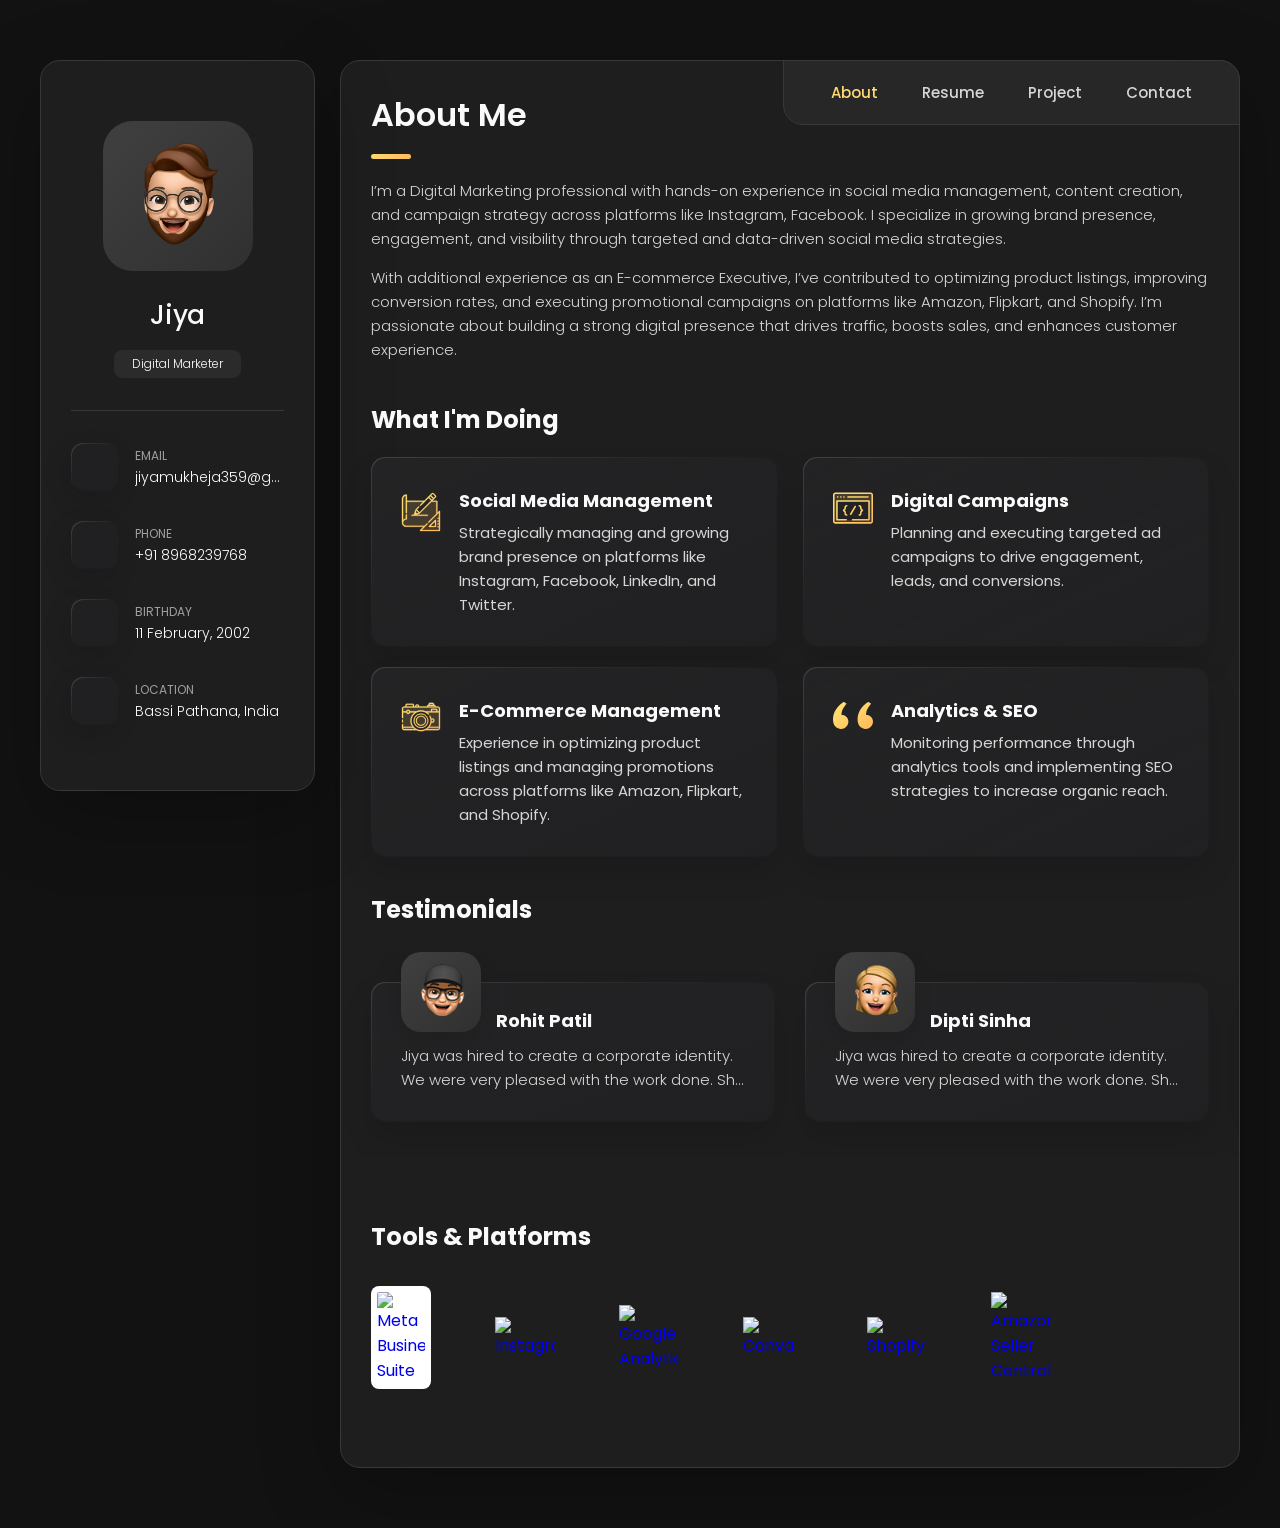
==== index.html @ 5bcde120 "Portfolio" ====
<!DOCTYPE html>
<html lang="en">

<head>
  <meta charset="UTF-8">
  <meta http-equiv="X-UA-Compatible" content="IE=edge">
  <meta name="viewport" content="width=device-width, initial-scale=1.0">
  <title>Jiya - Personal Portfolio</title>

  <!--
    - favicon
  -->
  <link rel="shortcut icon" href="./assets/images/logo.ico" type="image/x-icon">

  <!--
    - custom css link
  -->
  <link rel="stylesheet" href="./assets/css/style.css">

  <!--
    - google font link
  -->
  <link rel="preconnect" href="https://fonts.googleapis.com">
  <link rel="preconnect" href="https://fonts.gstatic.com" crossorigin>
  <link href="https://fonts.googleapis.com/css2?family=Poppins:wght@300;400;500;600&display=swap" rel="stylesheet">
</head>

<body>

  <!--
    - #MAIN
  -->

  <main>

    <!--
      - #SIDEBAR
    -->

    <aside class="sidebar" data-sidebar>

      <div class="sidebar-info">

        <figure class="avatar-box">
          <img src="./assets/images/avatar.png" alt="jiya" width="80">
        </figure>

        <div class="info-content">
          <h1 class="name" title="jiya">Jiya</h1>

          <p class="title">Digital Marketer</p>
        </div>

        <button class="info_more-btn" data-sidebar-btn>
          <span>Show Contacts</span>

          <ion-icon name="chevron-down"></ion-icon>
        </button>

      </div>

      <div class="sidebar-info_more">

        <div class="separator"></div>

        <ul class="contacts-list">

          <li class="contact-item">

            <div class="icon-box">
              <ion-icon name="mail-outline"></ion-icon>
            </div>

            <div class="contact-info">
              <p class="contact-title">Email</p>

              <a href="mailto:nirvairjot710@gmail.com" class="contact-link">jiyamukheja359@gmail.com</a>
            </div>

          </li>

          <li class="contact-item">

            <div class="icon-box">
              <ion-icon name="phone-portrait-outline"></ion-icon>
            </div>

            <div class="contact-info">
              <p class="contact-title">Phone</p>

              <a href="tel:+91 8968239768" class="contact-link">+91 8968239768</a>
            </div>

          </li>

          <li class="contact-item">

            <div class="icon-box">
              <ion-icon name="calendar-outline"></ion-icon>
            </div>

            <div class="contact-info">
              <p class="contact-title">Birthday</p>

              <time datetime="2002-02-11">11 February, 2002</time>
            </div>

          </li>

          <li class="contact-item">

            <div class="icon-box">
              <ion-icon name="location-outline"></ion-icon>
            </div>

            <div class="contact-info">
              <p class="contact-title">Location</p>

              <address>Bassi Pathana, India</address>
            </div>

          </li>

        </ul>

        <div class="separator"></div>

        <ul class="social-list">

          <li class="social-item">
            <a href="#" class="social-link">
              <ion-icon name="logo-facebook"></ion-icon>
            </a>
          </li>

          <li class="social-item">
            <a href="#" class="social-link">
              <ion-icon name="logo-twitter"></ion-icon>
            </a>
          </li>

          <li class="social-item">
            <a href="#" class="social-link">
              <ion-icon name="logo-instagram"></ion-icon>
            </a>
          </li>

        </ul>

      </div>

    </aside>





    <!--
      - #main-content
    -->

    <div class="main-content">

      <!--
        - #NAVBAR
      -->

      <nav class="navbar">

        <ul class="navbar-list">

          <li class="navbar-item">
            <button class="navbar-link  active" data-nav-link>About</button>
          </li>

          <li class="navbar-item">
            <button class="navbar-link" data-nav-link>Resume</button>
          </li>

          <li class="navbar-item">
            <button class="navbar-link" data-nav-link>Project</button>
          </li>
          <!-- <li class="navbar-item">
            <button class="navbar-link" data-nav-link>Portfolio</button>
          </li> -->

          <li class="navbar-item">
            <button class="navbar-link" data-nav-link>Contact</button>
          </li>

        </ul>

      </nav>





      <!--
        - #ABOUT
      -->

      <article class="about  active" data-page="about">

        <header>
          <h2 class="h2 article-title">About me</h2>
        </header>

        <section class="about-text">
          <p>
            I’m a Digital Marketing professional with hands-on experience in social media management, content creation,
            and
            campaign strategy across platforms like Instagram, Facebook. I specialize in
            growing brand
            presence, engagement, and visibility through targeted and data-driven social media strategies.
          </p>

          <p>
            With additional experience as an E-commerce Executive, I’ve contributed to optimizing product listings,
            improving
            conversion rates, and executing promotional campaigns on platforms like Amazon, Flipkart, and Shopify. I’m
            passionate
            about building a strong digital presence that drives traffic, boosts sales, and enhances customer
            experience.
          </p>



        </section>


        <!--
          - service
        -->

        <section class="service">

          <h3 class="h3 service-title">What i'm doing</h3>

          <ul class="service-list">

            <li class="service-item">

              <div class="service-icon-box">
                <img src="./assets/images/icon-design.svg" alt="Social Media icon" width="40">
              </div>

              <div class="service-content-box">
                <h4 class="h4 service-item-title">Social Media Management</h4>

                <p class="service-item-text">
                  Strategically managing and growing brand presence on platforms like Instagram, Facebook, LinkedIn, and
                  Twitter.
                </p>
              </div>

            </li>

            <li class="service-item">

              <div class="service-icon-box">
                <img src="./assets/images/icon-dev.svg" alt="Campaign icon" width="40">
              </div>

              <div class="service-content-box">
                <h4 class="h4 service-item-title">Digital Campaigns</h4>

                <p class="service-item-text">
                  Planning and executing targeted ad campaigns to drive engagement, leads, and conversions.
                </p>
              </div>

            </li>

            <li class="service-item">

              <div class="service-icon-box">
                <img src="./assets/images/icon-photo.svg" alt="E-commerce icon" width="40">
              </div>

              <div class="service-content-box">
                <h4 class="h4 service-item-title">E-commerce Management</h4>
                <p class="service-item-text">
                  Experience in optimizing product listings and managing promotions across platforms like Amazon,
                  Flipkart, and
                  Shopify.
                </p>
              </div>

            </li>

            <li class="service-item">

              <div class="service-icon-box">
                <img src="./assets/images/icon-quote.svg" alt="Analytics icon" width="40">
              </div>

              <div class="service-content-box">
                <h4 class="h4 service-item-title">Analytics & SEO</h4>

                <p class="service-item-text">
                  Monitoring performance through analytics tools and implementing SEO strategies to increase organic
                  reach.
                </p>
              </div>

            </li>

          </ul>


        </section>


        <!--
          - testimonials
        -->

        <section class="testimonials">

          <h3 class="h3 testimonials-title">Testimonials</h3>

          <ul class="testimonials-list has-scrollbar">

            <li class="testimonials-item">
              <div class="content-card" data-testimonials-item>

                <figure class="testimonials-avatar-box">
                  <img src="./assets/images/avatar-1.png" alt="Daniel lewis" width="60" data-testimonials-avatar>
                </figure>

                <h4 class="h4 testimonials-item-title" data-testimonials-title>Rohit Patil</h4>

                <div class="testimonials-text" data-testimonials-text>
                  <p>
                    Jiya was hired to create a corporate identity. We were very pleased with the work done.
                    She has a
                    lot of experience
                    and is very concerned about the needs of client. Lorem ipsum dolor sit amet, ullamcous cididt
                    consectetur adipiscing
                    elit, seds do et eiusmod tempor incididunt ut laborels dolore magnarels alia.
                  </p>
                </div>

              </div>
            </li>

            <li class="testimonials-item">
              <div class="content-card" data-testimonials-item>

                <figure class="testimonials-avatar-box">
                  <img src="./assets/images/avatar-2.png" alt="Jessica miller" width="60" data-testimonials-avatar>
                </figure>

                <h4 class="h4 testimonials-item-title" data-testimonials-title>Dipti Sinha</h4>

                <div class="testimonials-text" data-testimonials-text>
                  <p>
                    Jiya was hired to create a corporate identity. We were very pleased with the work done.
                    She has a
                    lot of experience
                    and is very concerned about the needs of client. Lorem ipsum dolor sit amet, ullamcous cididt
                    consectetur adipiscing
                    elit, seds do et eiusmod tempor incididunt ut laborels dolore magnarels alia.
                  </p>
                </div>

              </div>
            </li>

            <li class="testimonials-item">
              <div class="content-card" data-testimonials-item>

                <figure class="testimonials-avatar-box">
                  <img src="./assets/images/avatar-3.png" alt="Emily evans" width="60" data-testimonials-avatar>
                </figure>

                <h4 class="h4 testimonials-item-title" data-testimonials-title>Emily evans</h4>

                <div class="testimonials-text" data-testimonials-text>
                  <p>
                    Jiya was hired to create a corporate identity. We were very pleased with the work done.
                    She has a
                    lot of experience
                    and is very concerned about the needs of client. Lorem ipsum dolor sit amet, ullamcous cididt
                    consectetur adipiscing
                    elit, seds do et eiusmod tempor incididunt ut laborels dolore magnarels alia.
                  </p>
                </div>

              </div>
            </li>

            <li class="testimonials-item">
              <div class="content-card" data-testimonials-item>

                <figure class="testimonials-avatar-box">
                  <img src="./assets/images/avatar-4.png" alt="Henry william" width="60" data-testimonials-avatar>
                </figure>

                <h4 class="h4 testimonials-item-title" data-testimonials-title>Henry william</h4>

                <div class="testimonials-text" data-testimonials-text>
                  <p>
                    Jiya was hired to create a corporate identity. We were very pleased with the work done.
                    She has a
                    lot of experience
                    and is very concerned about the needs of client. Lorem ipsum dolor sit amet, ullamcous cididt
                    consectetur adipiscing
                    elit, seds do et eiusmod tempor incididunt ut laborels dolore magnarels alia.
                  </p>
                </div>

              </div>
            </li>

          </ul>

        </section>


        <!--
          - testimonials modal
        -->

        <div class="modal-container" data-modal-container>

          <div class="overlay" data-overlay></div>

          <section class="testimonials-modal">

            <button class="modal-close-btn" data-modal-close-btn>
              <ion-icon name="close-outline"></ion-icon>
            </button>

            <div class="modal-img-wrapper">
              <figure class="modal-avatar-box">
                <img src="./assets/images/avatar-1.png" alt="Daniel Lewis" width="80" data-modal-img>
              </figure>

              <img src="./assets/images/icon-quote.svg" alt="quote icon">
            </div>

            <div class="modal-content">
              <h4 class="h3 modal-title" data-modal-title>Daniel Lewis</h4>
              <time datetime="2023-11-10">10 November, 2023</time>
              <div data-modal-text>
                <p>
                  Jiya was hired to manage our social media and e-commerce marketing efforts. She significantly improved
                  our
                  brand engagement and helped increase online sales through well-executed campaigns and optimized
                  listings. Her
                  strategic thinking, content planning, and data-driven approach added great value to our digital
                  presence.
                </p>
              </div>
            </div>

          </section>

        </div>

        <div class="modal-container" data-modal-container>

          <div class="overlay" data-overlay></div>

          <section class="testimonials-modal">

            <button class="modal-close-btn" data-modal-close-btn>
              <ion-icon name="close-outline"></ion-icon>
            </button>

            <div class="modal-img-wrapper">
              <figure class="modal-avatar-box">
                <img src="./assets/images/avatar-1.png" alt="Ananya Sharma" width="80" data-modal-img>
              </figure>

              <img src="./assets/images/icon-quote.svg" alt="quote icon">
            </div>

            <div class="modal-content">
              <h4 class="h3 modal-title" data-modal-title>Ananya Sharma</h4>
              <time datetime="2023-09-18">18 September, 2023</time>
              <div data-modal-text>
                <p>
                  Jiya handled our product launch campaign flawlessly. From creating buzz on social media to tracking
                  campaign
                  performance, she managed every step with professionalism. Her creative content and timely responses
                  helped us
                  achieve record engagement during launch week.
                </p>
              </div>
            </div>

          </section>

        </div>

        <div class="modal-container" data-modal-container>

          <div class="overlay" data-overlay></div>

          <section class="testimonials-modal">

            <button class="modal-close-btn" data-modal-close-btn>
              <ion-icon name="close-outline"></ion-icon>
            </button>

            <div class="modal-img-wrapper">
              <figure class="modal-avatar-box">
                <img src="./assets/images/avatar-1.png" alt="Ravi Mehta" width="80" data-modal-img>
              </figure>

              <img src="./assets/images/icon-quote.svg" alt="quote icon">
            </div>

            <div class="modal-content">
              <h4 class="h3 modal-title" data-modal-title>Ravi Mehta</h4>
              <time datetime="2024-02-05">5 February, 2024</time>
              <div data-modal-text>
                <p>
                  Working with Jiya was a great experience. She brought in fresh ideas for our content calendar,
                  improved our
                  Instagram growth, and managed paid promotions effectively. Her marketing insights helped us refine our
                  target
                  audience and improve ROI.
                </p>
              </div>
            </div>

          </section>

        </div>

        <div class="modal-container" data-modal-container>

          <div class="overlay" data-overlay></div>

          <section class="testimonials-modal">

            <button class="modal-close-btn" data-modal-close-btn>
              <ion-icon name="close-outline"></ion-icon>
            </button>

            <div class="modal-img-wrapper">
              <figure class="modal-avatar-box">
                <img src="./assets/images/avatar-1.png" alt="Sakshi Verma" width="80" data-modal-img>
              </figure>

              <img src="./assets/images/icon-quote.svg" alt="quote icon">
            </div>

            <div class="modal-content">
              <h4 class="h3 modal-title" data-modal-title>Sakshi Verma</h4>
              <time datetime="2024-04-22">22 April, 2024</time>
              <div data-modal-text>
                <p>
                  Jiya played a key role in optimizing our e-commerce listings and implementing SEO best practices. Her
                  efforts
                  led to improved visibility and better ranking on marketplaces. Her attention to detail and proactive
                  approach
                  truly stood out.
                </p>
              </div>
            </div>

          </section>

        </div>



        <!--
          - clients
        -->
        <section class="technologies">
          <h3 class="h3 technologies-title">Tools & Platforms</h3>

          <ul class="technologies-list">

            <!-- Social Media Platforms -->
            <li class="technologies-item" title="Meta Business Suite">
              <a href="https://business.facebook.com/" target="_blank">
                <img src="https://cdn.jsdelivr.net/gh/simple-icons/simple-icons/icons/meta.svg"
                  alt="Meta Business Suite" width="60"
                  style="background-color: white; border-radius: 8px; padding: 6px;">
              </a>
            </li>

            <li class="technologies-item" title="Instagram">
              <a href="https://www.instagram.com/" target="_blank">
                <img src="https://cdn.jsdelivr.net/gh/simple-icons/simple-icons/icons/instagram.svg" alt="Instagram"
                  width="60">
              </a>
            </li>



            <li class="technologies-item" title="Google Analytics">
              <a href="https://analytics.google.com/" target="_blank">
                <img src="https://cdn.jsdelivr.net/gh/simple-icons/simple-icons/icons/googleanalytics.svg"
                  alt="Google Analytics" width="60">
              </a>
            </li>

            <li class="technologies-item" title="Canva">
              <a href="https://www.canva.com/" target="_blank">
                <img src="https://cdn.jsdelivr.net/gh/simple-icons/simple-icons/icons/canva.svg" alt="Canva" width="60">
              </a>
            </li>

            <!-- E-commerce -->
            <li class="technologies-item" title="Shopify">
              <a href="https://www.shopify.com/" target="_blank">
                <img src="https://cdn.jsdelivr.net/gh/simple-icons/simple-icons/icons/shopify.svg" alt="Shopify"
                  width="60">
              </a>
            </li>

            <li class="technologies-item" title="Amazon Seller Central">
              <a href="https://sellercentral.amazon.in/" target="_blank">
                <img src="https://cdn.jsdelivr.net/gh/simple-icons/simple-icons/icons/amazon.svg"
                  alt="Amazon Seller Central" width="60">
              </a>
            </li>

          </ul>
        </section>



        <!-- <section class="clients">

          <h3 class="h3 clients-title">Clients</h3>

          <ul class="clients-list has-scrollbar">

            <li class="clients-item">
              <a href="#">
                <img src="./assets/images/logo-1-color.png" alt="client logo">
              </a>
            </li>

            <li class="clients-item">
              <a href="#">
                <img src="./assets/images/logo-2-color.png" alt="client logo">
              </a>
            </li>

            <li class="clients-item">
              <a href="#">
                <img src="./assets/images/logo-3-color.png" alt="client logo">
              </a>
            </li>

            <li class="clients-item">
              <a href="#">
                <img src="./assets/images/logo-4-color.png" alt="client logo">
              </a>
            </li>

            <li class="clients-item">
              <a href="#">
                <img src="./assets/images/logo-5-color.png" alt="client logo">
              </a>
            </li>

            <li class="clients-item">
              <a href="#">
                <img src="./assets/images/logo-6-color.png" alt="client logo">
              </a>
            </li>

          </ul>

        </section> -->

      </article>





      <!--
        - #RESUME
      -->

      <article class="resume" data-page="resume">

        <header>
          <h2 class="h2 article-title">Resume</h2>
        </header>

        <section class="timeline">

          <div class="title-wrapper">
            <div class="icon-box">
              <ion-icon name="book-outline"></ion-icon>
            </div>

            <h3 class="h3">Education</h3>
          </div>

          <ol class="timeline-list">

            <li class="timeline-item">

              <h4 class="h4 timeline-item-title">Punjabi University , Patiala</h4>

              <span>2020 — 2023</span>

              <p class="timeline-text">
                Pursued higher education with dedication, gaining essential skills and knowledge for a professional
                career ahead.

              </p>

            </li>

            <li class="timeline-item">

              <h4 class="h4 timeline-item-title">Sant Namdev Kanya Mahavidhalya , Bassi Pathana
              </h4>

              <span>2019 - 2020</span>

              <p class="timeline-text">
                Completed senior secondary education with focus on core subjects, building a strong academic and
                analytical base.

              </p>

            </li>

            <li class="timeline-item">

              <h4 class="h4 timeline-item-title">Guru Nanak Dev Public High School , Bassi Pathana
              </h4>

              <span>2017 — 2018</span>

              <p class="timeline-text">
                Completed secondary education with strong foundational knowledge, focusing on discipline and academic
                excellence.

              </p>

            </li>

          </ol>

        </section>

        <section class="timeline">

          <div class="title-wrapper">
            <div class="icon-box">
              <ion-icon name="book-outline"></ion-icon>
            </div>

            <h3 class="h3">Experience</h3>
          </div>

          <ol class="timeline-list">

            <li class="timeline-item">
              <h4 class="h4 timeline-item-title">Digital Marketer & E-commerce Executive</h4>
              <span>10-2024 — 03-2025</span>
              <p class="timeline-text">
                Worked full-time at OverX Innovations, managing digital marketing strategies, optimizing e-commerce
                platforms,
                and handling social media channels. Content scheduling, and improving
                online
                customer engagement and product visibility across platforms.
              </p>
            </li>

            <li class="timeline-item">
              <h4 class="h4 timeline-item-title">Digital Marketing Intern</h4>
              <span>04-2024 — 09-2024</span>
              <p class="timeline-text">
                Completed a 6-month internship at Archwork Design Casa. Focused on executing social media strategies,
                creating
                marketing content, assisting in analyzing performance metrics to boost brand
                reach
                and awareness.
              </p>
            </li>



          </ol>



        </section>

        <section class="skill">
          <h3 class="h3 skills-title">My Skills</h3>

          <ul class="skills-list content-card">

            <li class="skills-item">
              <div class="title-wrapper">
                <h5 class="h5">Social Media Management</h5>
                <data value="90">90%</data>
              </div>
              <div class="skill-progress-bg">
                <div class="skill-progress-fill" style="width: 90%;"></div>
              </div>
            </li>

            <li class="skills-item">
              <div class="title-wrapper">
                <h5 class="h5">Content Creation</h5>
                <data value="85">85%</data>
              </div>
              <div class="skill-progress-bg">
                <div class="skill-progress-fill" style="width: 85%;"></div>
              </div>
            </li>

            <li class="skills-item">
              <div class="title-wrapper">
                <h5 class="h5">Product Listing (Amazon, Myntra, Shopify)</h5>
                <data value="80">80%</data>
              </div>
              <div class="skill-progress-bg">
                <div class="skill-progress-fill" style="width: 80%;"></div>
              </div>
            </li>

            <li class="skills-item">
              <div class="title-wrapper">
                <h5 class="h5">Canva</h5>
                <data value="90">90%</data>
              </div>
              <div class="skill-progress-bg">
                <div class="skill-progress-fill" style="width: 90%;"></div>
              </div>
            </li>

            <li class="skills-item">
              <div class="title-wrapper">
                <h5 class="h5">Photoshop</h5>
                <data value="80">80%</data>
              </div>
              <div class="skill-progress-bg">
                <div class="skill-progress-fill" style="width: 70%;"></div>
              </div>
            </li>

            <li class="skills-item">
              <div class="title-wrapper">
                <h5 class="h5">Figma</h5>
                <data value="80">80%</data>
              </div>
              <div class="skill-progress-bg">
                <div class="skill-progress-fill" style="width: 65%;"></div>
              </div>
            </li>

            <li class="skills-item">
              <div class="title-wrapper">
                <h5 class="h5">SEO (Basic)</h5>
                <data value="75">75%</data>
              </div>
              <div class="skill-progress-bg">
                <div class="skill-progress-fill" style="width: 75%;"></div>
              </div>
            </li>

            <!-- <li class="skills-item">
              <div class="title-wrapper">
                <h5 class="h5">HTML</h5>
                <data value="60">60%</data>
              </div>
              <div class="skill-progress-bg">
                <div class="skill-progress-fill" style="width: 60%;"></div>
              </div>
            </li> -->

          </ul>

        </section>



      </article>





      <!--
        - #PORTFOLIO
      -->

      <article class="portfolio" data-page="portfolio">

        <header>
          <h2 class="h2 article-title">Portfolio</h2>
        </header>

        <section class="projects">

          <ul class="filter-list">

            <!-- <li class="filter-item">
              <button class="active" data-filter-btn>All</button>
            </li>

            <li class="filter-item">
              <button data-filter-btn>Web design</button>
            </li>

            <li class="filter-item">
              <button data-filter-btn>Applications</button>
            </li>

            <li class="filter-item">
              <button data-filter-btn>Web development</button>
            </li> -->

          </ul>

          <div class="filter-select-box">

            <button class="filter-select" data-select>

              <!-- <div class="select-value" data-selecct-value>All</div> -->
              <!-- 
              <div class="select-icon">
                <ion-icon name="chevron-down"></ion-icon>
              </div> -->

            </button>

            <!-- <ul class="select-list"> -->

            <!-- <li class="select-item">
                <button data-select-item>All</button>
              </li>

              <li class="select-item">
                <button data-select-item>Web design</button>
              </li>

              <li class="select-item">
                <button data-select-item>Applications</button>
              </li>

              <li class="select-item">
                <button data-select-item>Web development</button>
              </li> -->

            <!-- </ul> -->

          </div>

          <ul class="project-list">
            <li class="project-item active">
              <a href="https://cleanxcleaning.netlify.app/">
                <figure class="project-img">
                  <div class="project-item-icon-box">
                    <ion-icon name="eye-outline"></ion-icon>
                  </div>
                  <img src="./assets/images/canex.png" alt="canex cleaning" loading="lazy">
                </figure>
                <h3 class="project-title">Canex Cleaning</h3>
                <p class="project-category">Service Website</p>
              </a>
            </li>


            <li class="project-item active">
              <a href="https://nbstartup.netlify.app/">
                <figure class="project-img">
                  <div class="project-item-icon-box">
                    <ion-icon name="eye-outline"></ion-icon>
                  </div>
                  <img src="./assets/images/Ecommerce.png" alt="finance" loading="lazy">
                </figure>
                <h3 class="project-title">E-commerce Website</h3>
                <p class="project-category">Web Application</p>
              </a>
            </li>

            <li class="project-item active">
              <a href="#">
                <figure class="project-img">
                  <div class="project-item-icon-box">
                    <ion-icon name="eye-outline"></ion-icon>
                  </div>
                  <img src="./assets/images/Personel portfolio.png" alt="orizon" loading="lazy">
                </figure>
                <h3 class="project-title">Personal Portfolio</h3>
                <p class="project-category">Frontend Project</p>
              </a>
            </li>

            <li class="project-item active">
              <a href="#">
                <figure class="project-img">
                  <div class="project-item-icon-box">
                    <ion-icon name="eye-outline"></ion-icon>
                  </div>
                  <img src="./assets/images/Blogging.jpg" alt="fundo" loading="lazy">
                </figure>
                <h3 class="project-title">Blog Website</h3>
                <p class="project-category">React & Node.js</p>
              </a>
            </li>

            <li class="project-item active">
              <a href="#">
                <figure class="project-img">
                  <div class="project-item-icon-box">
                    <ion-icon name="eye-outline"></ion-icon>
                  </div>
                  <img src="./assets/images/Expense tracker.png" alt="brawlhalla" loading="lazy">
                </figure>
                <h3 class="project-title">Expense Tracker</h3>
                <p class="project-category">Mern Web App</p>
              </a>
            </li>

            <li class="project-item active">
              <a href="#">
                <figure class="project-img">
                  <div class="project-item-icon-box">
                    <ion-icon name="eye-outline"></ion-icon>
                  </div>
                  <img src="./assets/images/Noticed.jpg" alt="dsm." loading="lazy">
                </figure>
                <h3 class="project-title">Notes App</h3>
                <p class="project-category">Full Stack Web Project</p>
              </a>
            </li>

          </ul>


        </section>

      </article>





      <!--
        - #BLOG
      -->

      <article class="project" data-page="project">

        <header>
          <h2 class="h2 article-title">Project</h2>
        </header>

        <section class="blog-posts">

          <ul class="blog-posts-list">

            <li class="blog-post-item">
              <a href="https://www.instagram.com/chalkmytheme?igsh=OTRrbGFncnhrZzBz
              " target="_blank">

                <figure class="blog-banner-box">
                  <img src="./assets/images/ChalkMytheme.png" alt="Chalk My Theme" loading="lazy">
                </figure>

                <div class="blog-content">

                  <div class="blog-meta">
                    <span class="dot"></span>
                  </div>

                  <h3 class="h3 blog-item-title">Chalk My Theme</h3>

                  <p class="blog-text">
                    Handled Instagram growth and visual branding for Chalk My Theme. Created engaging reels, carousel
                    posts, and
                    story campaigns to boost community engagement. Focused on design consistency and content planning
                    using
                    Canva and insights from Instagram Analytics.
                  </p>

                </div>

              </a>
            </li>

            <li class="blog-post-item">
              <a href="https://www.instagram.com/chalkmytheme_exclusive?igsh=MXd3cG5xcnRkd3l0ag==
              " target="_blank">

                <figure class="blog-banner-box">
                  <img src="./assets/images/ChalkMytheme.png" alt="Chalk My Theme Exclusive" loading="lazy">
                </figure>

                <div class="blog-content">

                  <div class="blog-meta">
                    <span class="dot"></span>
                  </div>

                  <h3 class="h3 blog-item-title">Chalk My Theme Exclusive</h3>

                  <p class="blog-text">
                    Managed product-focused content strategy for Chalk My Theme Exclusive's Instagram. Designed
                    compelling
                    creatives, collaborated with influencers, and scheduled posts for seasonal campaigns. Achieved a
                    significant
                    increase in follower growth and shop link clicks.
                  </p>

                </div>

              </a>
            </li>

            <li class="blog-post-item">
              <a href="https://www.instagram.com/thefunnymindtoys?igsh=MWE2dm1idnRhanoxdA==
              " target="_blank">

                <figure class="blog-banner-box">
                  <img src="./assets/images/funnymind.png" alt="The Funny Mind" loading="lazy">
                </figure>

                <div class="blog-content">

                  <div class="blog-meta">
                    <span class="dot"></span>
                  </div>

                  <h3 class="h3 blog-item-title">The Funny Mind</h3>

                  <p class="blog-text">
                    Grew The Funny Mind’s meme and entertainment page through creative storytelling, trending reel
                    strategies,
                    and post scheduling. Focused on audience retention, engagement through polls and Q&As, and boosted
                    visibility using relevant hashtags and consistent analytics tracking.
                  </p>

                </div>

              </a>
            </li>
            <li class="blog-post-item">
              <a href="https://www.instagram.com/adorvue?igsh=b2toemJsbGZuamEy
              " target="_blank">

                <figure class="blog-banner-box">
                  <img src="./assets/images/adorvue.png" alt="Adorvue" loading="lazy">
                </figure>

                <div class="blog-content">

                  <div class="blog-meta">
                    <span class="dot"></span>
                  </div>

                  <h3 class="h3 blog-item-title">Adorvue</h3>

                  <p class="blog-text">
                    Worked on the Instagram branding and strategy for Adorvue, a lifestyle and home décor brand. Created
                    visually
                    appealing product posts, ran ad campaigns, and optimized highlights and story content. Focused on
                    audience
                    targeting and boosting profile engagement through reels and influencer collaboration.
                  </p>

                </div>

              </a>
            </li>


          </ul>

        </section>


      </article>





      <!--
        - #CONTACT
      -->

      <article class="contact" data-page="contact">

        <header>
          <h2 class="h2 article-title">Contact</h2>
        </header>

        <section class="mapbox" data-mapbox>
          <figure>
            <iframe
              src="https://www.google.com/maps/embed?pb=!1m18!1m12!1m3!1d27247.123456789012!2d76.4042404!3d30.6861187!2m3!1f0!2f0!3f0!3m2!1i1024!2i768!4f13.1!3m3!1m2!1s0x390fed12345abcde%3A0xef1234567890abcd!2sBassi%20Pathana%2C%20Punjab%20140412!5e0!3m2!1sen!2sin!4v171xxxEXAMPLE!5m2!1sen!2sin">
              width="400" height="300" loading="lazy"></iframe>
          </figure>
        </section>

        <section class="contact-form">

          <h3 class="h3 form-title">Contact Form</h3>

          <form action="#" class="form" data-form>

            <div class="input-wrapper">
              <input type="text" name="fullname" class="form-input" placeholder="Full name" required data-form-input>

              <input type="email" name="email" class="form-input" placeholder="Email address" required data-form-input>
            </div>

            <textarea name="message" class="form-input" placeholder="Your Message" required data-form-input></textarea>

            <button class="form-btn" type="submit" disabled data-form-btn>
              <ion-icon name="paper-plane"></ion-icon>
              <span>Send Message</span>
            </button>

          </form>

        </section>

      </article>

    </div>

  </main>






  <!--
    - custom js link
  -->
  <script src="./assets/js/script.js"></script>

  <!--
    - ionicon link
  -->
  <script type="module" src="https://unpkg.com/ionicons@5.5.2/dist/ionicons/ionicons.esm.js"></script>
  <script nomodule src="https://unpkg.com/ionicons@5.5.2/dist/ionicons/ionicons.js"></script>

</body>

</html>
---- assets/css/style.css ----
/*-----------------------------------*\
  #style.css
\*-----------------------------------*/

/**
 * copyright 2022 @codewithsadee
 */

/*-----------------------------------*\
  #CUSTOM PROPERTY
\*-----------------------------------*/

:root {
  /**
   * colors
   */

  /* gradient */

  --bg-gradient-onyx: linear-gradient(
    to bottom right,
    hsl(240, 1%, 25%) 3%,
    hsl(0, 0%, 19%) 97%
  );
  --bg-gradient-jet: linear-gradient(
      to bottom right,
      hsla(240, 1%, 18%, 0.251) 0%,
      hsla(240, 2%, 11%, 0) 100%
    ),
    hsl(240, 2%, 13%);
  --bg-gradient-yellow-1: linear-gradient(
    to bottom right,
    hsl(45, 100%, 71%) 0%,
    hsla(36, 100%, 69%, 0) 50%
  );
  --bg-gradient-yellow-2: linear-gradient(
      135deg,
      hsla(45, 100%, 71%, 0.251) 0%,
      hsla(35, 100%, 68%, 0) 59.86%
    ),
    hsl(240, 2%, 13%);
  --border-gradient-onyx: linear-gradient(
    to bottom right,
    hsl(0, 0%, 25%) 0%,
    hsla(0, 0%, 25%, 0) 50%
  );
  --text-gradient-yellow: linear-gradient(
    to right,
    hsl(45, 100%, 72%),
    hsl(35, 100%, 68%)
  );

  /* solid */

  --jet: hsl(0, 0%, 22%);
  --onyx: hsl(240, 1%, 17%);
  --eerie-black-1: hsl(240, 2%, 13%);
  --eerie-black-2: hsl(240, 2%, 12%);
  --smoky-black: hsl(0, 0%, 7%);
  --white-1: hsl(0, 0%, 100%);
  --white-2: hsl(0, 0%, 98%);
  --orange-yellow-crayola: hsl(45, 100%, 72%);
  --vegas-gold: hsl(45, 54%, 58%);
  --light-gray: hsl(0, 0%, 84%);
  --light-gray-70: hsla(0, 0%, 84%, 0.7);
  --bittersweet-shimmer: hsl(0, 43%, 51%);

  /**
   * typography
   */

  /* font-family */
  --ff-poppins: "Poppins", sans-serif;

  /* font-size */
  --fs-1: 24px;
  --fs-2: 18px;
  --fs-3: 17px;
  --fs-4: 16px;
  --fs-5: 15px;
  --fs-6: 14px;
  --fs-7: 13px;
  --fs-8: 11px;

  /* font-weight */
  --fw-300: 300;
  --fw-400: 400;
  --fw-500: 500;
  --fw-600: 600;

  /**
   * shadow
   */

  --shadow-1: -4px 8px 24px hsla(0, 0%, 0%, 0.25);
  --shadow-2: 0 16px 30px hsla(0, 0%, 0%, 0.25);
  --shadow-3: 0 16px 40px hsla(0, 0%, 0%, 0.25);
  --shadow-4: 0 25px 50px hsla(0, 0%, 0%, 0.15);
  --shadow-5: 0 24px 80px hsla(0, 0%, 0%, 0.25);

  /**
   * transition
   */

  --transition-1: 0.25s ease;
  --transition-2: 0.5s ease-in-out;
}

/*-----------------------------------*\
  #RESET
\*-----------------------------------*/

*,
*::before,
*::after {
  margin: 0;
  padding: 0;
  box-sizing: border-box;
}

a {
  text-decoration: none;
}

li {
  list-style: none;
}

img,
ion-icon,
a,
button,
time,
span {
  display: block;
}

button {
  font: inherit;
  background: none;
  border: none;
  text-align: left;
  cursor: pointer;
}

input,
textarea {
  display: block;
  width: 100%;
  background: none;
  font: inherit;
}

::selection {
  background: var(--orange-yellow-crayola);
  color: var(--smoky-black);
}

:focus {
  outline-color: var(--orange-yellow-crayola);
}

html {
  font-family: var(--ff-poppins);
}

body {
  background: var(--smoky-black);
}

/*-----------------------------------*\
  #REUSED STYLE
\*-----------------------------------*/

.technologies-list {
  display: grid;
  grid-template-columns: repeat(auto-fit, minmax(90px, 1fr));
  gap: 16px;
  padding: 0;
  list-style: none;
  justify-items: center;
}

.technologies-item {
  display: flex;
  justify-content: center;
  align-items: center;
}

.project-img {
  width: 100%;
  height: 200px; /* You can adjust this value */
  overflow: hidden;
  display: flex;
  align-items: center;
  justify-content: center;
}

.project-img img {
  width: 100%;
  height: 100%;
  object-fit: cover; /* Ensures the image fills the box without distortion */
}

.sidebar,
article {
  background: var(--eerie-black-2);
  border: 1px solid var(--jet);
  border-radius: 20px;
  padding: 15px;
  box-shadow: var(--shadow-1);
  z-index: 1;
}

.separator {
  width: 100%;
  height: 1px;
  background: var(--jet);
  margin: 16px 0;
}

.icon-box {
  position: relative;
  background: var(--border-gradient-onyx);
  width: 30px;
  height: 30px;
  border-radius: 8px;
  display: flex;
  justify-content: center;
  align-items: center;
  font-size: 16px;
  color: var(--orange-yellow-crayola);
  box-shadow: var(--shadow-1);
  z-index: 1;
}

.icon-box::before {
  content: "";
  position: absolute;
  inset: 1px;
  background: var(--eerie-black-1);
  border-radius: inherit;
  z-index: -1;
}

.icon-box ion-icon {
  --ionicon-stroke-width: 35px;
}

article {
  display: none;
}

article.active {
  display: block;
  animation: fade 0.5s ease backwards;
}

@keyframes fade {
  0% {
    opacity: 0;
  }
  100% {
    opacity: 1;
  }
}

.h2,
.h3,
.h4,
.h5 {
  color: var(--white-2);
  text-transform: capitalize;
}

.h2 {
  font-size: var(--fs-1);
}

.h3 {
  font-size: var(--fs-2);
}

.h4 {
  font-size: var(--fs-4);
}

.h5 {
  font-size: var(--fs-7);
  font-weight: var(--fw-500);
}

.article-title {
  position: relative;
  padding-bottom: 7px;
}

.article-title::after {
  content: "";
  position: absolute;
  bottom: 0;
  left: 0;
  width: 30px;
  height: 3px;
  background: var(--text-gradient-yellow);
  border-radius: 3px;
}

.has-scrollbar::-webkit-scrollbar {
  width: 5px; /* for vertical scrollbar */
  height: 5px; /* for horizontal scrollbar */
}

.has-scrollbar::-webkit-scrollbar-track {
  background: var(--onyx);
  border-radius: 5px;
}

.has-scrollbar::-webkit-scrollbar-thumb {
  background: var(--orange-yellow-crayola);
  border-radius: 5px;
}

.has-scrollbar::-webkit-scrollbar-button {
  width: 20px;
}

.content-card {
  position: relative;
  background: var(--border-gradient-onyx);
  padding: 15px;
  padding-top: 45px;
  border-radius: 14px;
  box-shadow: var(--shadow-2);
  cursor: pointer;
  z-index: 1;
}

.content-card::before {
  content: "";
  position: absolute;
  inset: 1px;
  background: var(--bg-gradient-jet);
  border-radius: inherit;
  z-index: -1;
}

/*-----------------------------------*\
  #MAIN
\*-----------------------------------*/

main {
  margin: 15px 12px;
  margin-bottom: 75px;
  min-width: 259px;
}

/*-----------------------------------*\
  #SIDEBAR
\*-----------------------------------*/

.sidebar {
  margin-bottom: 15px;
  max-height: 112px;
  overflow: hidden;
  transition: var(--transition-2);
}

.sidebar.active {
  max-height: 405px;
}

.sidebar-info {
  position: relative;
  display: flex;
  justify-content: flex-start;
  align-items: center;
  gap: 15px;
}

.avatar-box {
  background: var(--bg-gradient-onyx);
  border-radius: 20px;
}

.info-content .name {
  color: var(--white-2);
  font-size: var(--fs-3);
  font-weight: var(--fw-500);
  letter-spacing: -0.25px;
  margin-bottom: 10px;
}

.info-content .title {
  color: var(--white-1);
  background: var(--onyx);
  font-size: var(--fs-8);
  font-weight: var(--fw-300);
  width: max-content;
  padding: 3px 12px;
  border-radius: 8px;
}

.info_more-btn {
  position: absolute;
  top: -15px;
  right: -15px;
  border-radius: 0 15px;
  font-size: 13px;
  color: var(--orange-yellow-crayola);
  background: var(--border-gradient-onyx);
  padding: 10px;
  box-shadow: var(--shadow-2);
  transition: var(--transition-1);
  z-index: 1;
}

.info_more-btn::before {
  content: "";
  position: absolute;
  inset: 1px;
  border-radius: inherit;
  background: var(--bg-gradient-jet);
  transition: var(--transition-1);
  z-index: -1;
}

.info_more-btn:hover,
.info_more-btn:focus {
  background: var(--bg-gradient-yellow-1);
}

.info_more-btn:hover::before,
.info_more-btn:focus::before {
  background: var(--bg-gradient-yellow-2);
}

.info_more-btn span {
  display: none;
}

.sidebar-info_more {
  opacity: 0;
  visibility: hidden;
  transition: var(--transition-2);
}

.sidebar.active .sidebar-info_more {
  opacity: 1;
  visibility: visible;
}

.contacts-list {
  display: grid;
  grid-template-columns: 1fr;
  gap: 16px;
}

.contact-item {
  min-width: 100%;
  display: flex;
  align-items: center;
  gap: 16px;
}

.contact-info {
  max-width: calc(100% - 46px);
  width: calc(100% - 46px);
}

.contact-title {
  color: var(--light-gray-70);
  font-size: var(--fs-8);
  text-transform: uppercase;
  margin-bottom: 2px;
}

.contact-info :is(.contact-link, time, address) {
  color: var(--white-2);
  font-size: var(--fs-7);
}

.contact-info address {
  font-style: normal;
}

.social-list {
  display: flex;
  justify-content: flex-start;
  align-items: center;
  gap: 15px;
  padding-bottom: 4px;
  padding-left: 7px;
}

.social-item .social-link {
  color: var(--light-gray-70);
  font-size: 18px;
}

.social-item .social-link:hover {
  color: var(--light-gray);
}

/*-----------------------------------*\
  #NAVBAR
\*-----------------------------------*/

.navbar {
  position: fixed;
  bottom: 0;
  left: 0;
  width: 100%;
  background: hsla(240, 1%, 17%, 0.75);
  backdrop-filter: blur(10px);
  border: 1px solid var(--jet);
  border-radius: 12px 12px 0 0;
  box-shadow: var(--shadow-2);
  z-index: 5;
}

.navbar-list {
  display: flex;
  flex-wrap: wrap;
  justify-content: center;
  align-items: center;
  padding: 0 10px;
}

.navbar-link {
  color: var(--light-gray);
  font-size: var(--fs-8);
  padding: 20px 7px;
  transition: color var(--transition-1);
}

.navbar-link:hover,
.navbar-link:focus {
  color: var(--light-gray-70);
}

.navbar-link.active {
  color: var(--orange-yellow-crayola);
}

/*-----------------------------------*\
  #ABOUT
\*-----------------------------------*/

.about .article-title {
  margin-bottom: 15px;
}

.about-text {
  color: var(--light-gray);
  font-size: var(--fs-6);
  font-weight: var(--fw-300);
  line-height: 1.6;
}

.about-text p {
  margin-bottom: 15px;
}

/**
 * #service 
 */

.service {
  margin-bottom: 35px;
}

.service-title {
  margin-bottom: 20px;
}

.service-list {
  display: grid;
  grid-template-columns: 1fr;
  gap: 20px;
}

.service-item {
  position: relative;
  background: var(--border-gradient-onyx);
  padding: 20px;
  border-radius: 14px;
  box-shadow: var(--shadow-2);
  z-index: 1;
}

.service-item::before {
  content: "";
  position: absolute;
  inset: 1px;
  background: var(--bg-gradient-jet);
  border-radius: inherit;
  z-index: -1;
}

.service-icon-box {
  margin-bottom: 10px;
}

.service-icon-box img {
  margin: auto;
}

.service-content-box {
  text-align: center;
}

.service-item-title {
  margin-bottom: 7px;
}

.service-item-text {
  color: var(--light-gray);
  font-size: var(--fs-6);
  font-weight: var(--fw-3);
  line-height: 1.6;
}

/**
 * #testimonials 
 */

.testimonials {
  margin-bottom: 30px;
}

.testimonials-title {
  margin-bottom: 20px;
}

.testimonials-list {
  display: flex;
  justify-content: flex-start;
  align-items: flex-start;
  gap: 15px;
  margin: 0 -15px;
  padding: 25px 15px;
  padding-bottom: 35px;
  overflow-x: auto;
  scroll-behavior: smooth;
  overscroll-behavior-inline: contain;
  scroll-snap-type: inline mandatory;
}

.testimonials-item {
  min-width: 100%;
  scroll-snap-align: center;
}

.testimonials-avatar-box {
  position: absolute;
  top: 0;
  left: 0;
  transform: translate(15px, -25px);
  background: var(--bg-gradient-onyx);
  border-radius: 14px;
  box-shadow: var(--shadow-1);
}

.testimonials-item-title {
  margin-bottom: 7px;
}

.testimonials-text {
  color: var(--light-gray);
  font-size: var(--fs-6);
  font-weight: var(--fw-300);
  line-height: 1.6;
  display: -webkit-box;
  line-clamp: 4;
  -webkit-line-clamp: 4;
  -webkit-box-orient: vertical;
  overflow: hidden;
}

/**
 * #testimonials-modal
 */

.modal-container {
  position: fixed;
  top: 0;
  left: 0;
  width: 100%;
  height: 100%;
  display: flex;
  justify-content: center;
  align-items: center;
  overflow-y: auto;
  overscroll-behavior: contain;
  z-index: 20;
  pointer-events: none;
  visibility: hidden;
}

.modal-container::-webkit-scrollbar {
  display: none;
}

.modal-container.active {
  pointer-events: all;
  visibility: visible;
}

.overlay {
  position: fixed;
  top: 0;
  left: 0;
  width: 100%;
  height: 100vh;
  background: hsl(0, 0%, 5%);
  opacity: 0;
  visibility: hidden;
  pointer-events: none;
  z-index: 1;
  transition: var(--transition-1);
}

.overlay.active {
  opacity: 0.8;
  visibility: visible;
  pointer-events: all;
}

.testimonials-modal {
  background: var(--eerie-black-2);
  position: relative;
  padding: 15px;
  margin: 15px 12px;
  border: 1px solid var(--jet);
  border-radius: 14px;
  box-shadow: var(--shadow-5);
  transform: scale(1.2);
  opacity: 0;
  transition: var(--transition-1);
  z-index: 2;
}

.modal-container.active .testimonials-modal {
  transform: scale(1);
  opacity: 1;
}

.modal-close-btn {
  position: absolute;
  top: 15px;
  right: 15px;
  background: var(--onyx);
  border-radius: 8px;
  width: 32px;
  height: 32px;
  display: flex;
  justify-content: center;
  align-items: center;
  color: var(--white-2);
  font-size: 18px;
  opacity: 0.7;
}

.modal-close-btn:hover,
.modal-close-btn:focus {
  opacity: 1;
}

.modal-close-btn ion-icon {
  --ionicon-stroke-width: 50px;
}

.modal-avatar-box {
  background: var(--bg-gradient-onyx);
  width: max-content;
  border-radius: 14px;
  margin-bottom: 15px;
  box-shadow: var(--shadow-2);
}

.modal-img-wrapper > img {
  display: none;
}

.modal-title {
  margin-bottom: 4px;
}

.modal-content time {
  font-size: var(--fs-6);
  color: var(--light-gray-70);
  font-weight: var(--fw-300);
  margin-bottom: 10px;
}

.modal-content p {
  color: var(--light-gray);
  font-size: var(--fs-6);
  font-weight: var(--fw-300);
  line-height: 1.6;
}

/**
 * #clients 
 */

.clients {
  margin-bottom: 15px;
}

.clients-list {
  display: flex;
  justify-content: flex-start;
  align-items: flex-start;
  gap: 15px;
  margin: 0 -15px;
  padding: 25px;
  padding-bottom: 25px;
  overflow-x: auto;
  scroll-behavior: smooth;
  overscroll-behavior-inline: contain;
  scroll-snap-type: inline mandatory;
  scroll-padding-inline: 25px;
}

.clients-item {
  min-width: 50%;
  scroll-snap-align: start;
}

.clients-item img {
  width: 100%;
  filter: grayscale(1);
  transition: var(--transition-1);
}

.clients-item img:hover {
  filter: grayscale(0);
}

/*-----------------------------------*\
  #RESUME
\*-----------------------------------*/

.article-title {
  margin-bottom: 30px;
}

/**
 * education and experience 
 */

.timeline {
  margin-bottom: 30px;
}

.timeline .title-wrapper {
  display: flex;
  align-items: center;
  gap: 15px;
  margin-bottom: 25px;
}

.timeline-list {
  font-size: var(--fs-6);
  margin-left: 45px;
}

.timeline-item {
  position: relative;
}

.timeline-item:not(:last-child) {
  margin-bottom: 20px;
}

.timeline-item-title {
  font-size: var(--fs-6);
  line-height: 1.3;
  margin-bottom: 7px;
}

.timeline-list span {
  color: var(--vegas-gold);
  font-weight: var(--fw-400);
  line-height: 1.6;
}

.timeline-item:not(:last-child)::before {
  content: "";
  position: absolute;
  top: -25px;
  left: -30px;
  width: 1px;
  height: calc(100% + 50px);
  background: var(--jet);
}

.timeline-item::after {
  content: "";
  position: absolute;
  top: 5px;
  left: -33px;
  height: 6px;
  width: 6px;
  background: var(--text-gradient-yellow);
  border-radius: 50%;
  box-shadow: 0 0 0 4px var(--jet);
}

.timeline-text {
  color: var(--light-gray);
  font-weight: var(--fw-300);
  line-height: 1.6;
}

/**
 * skills 
 */

.skills-title {
  margin-bottom: 20px;
}

.skills-list {
  padding: 20px;
}

.skills-item:not(:last-child) {
  margin-bottom: 15px;
}

.skill .title-wrapper {
  display: flex;
  align-items: center;
  gap: 5px;
  margin-bottom: 8px;
}

.skill .title-wrapper data {
  color: var(--light-gray);
  font-size: var(--fs-7);
  font-weight: var(--fw-300);
}

.skill-progress-bg {
  background: var(--jet);
  width: 100%;
  height: 8px;
  border-radius: 10px;
}

.skill-progress-fill {
  background: var(--text-gradient-yellow);
  height: 100%;
  border-radius: inherit;
}

/*-----------------------------------*\
  #PORTFOLIO
\*-----------------------------------*/

.filter-list {
  display: none;
}

.filter-select-box {
  position: relative;
  margin-bottom: 25px;
}

.filter-select {
  background: var(--eerie-black-2);
  color: var(--light-gray);
  display: flex;
  justify-content: space-between;
  align-items: center;
  width: 100%;
  padding: 12px 16px;
  border: 1px solid var(--jet);
  border-radius: 14px;
  font-size: var(--fs-6);
  font-weight: var(--fw-300);
}

.filter-select.active .select-icon {
  transform: rotate(0.5turn);
}

.select-list {
  background: var(--eerie-black-2);
  position: absolute;
  top: calc(100% + 6px);
  width: 100%;
  padding: 6px;
  border: 1px solid var(--jet);
  border-radius: 14px;
  z-index: 2;
  opacity: 0;
  visibility: hidden;
  pointer-events: none;
  transition: 0.15s ease-in-out;
}

.filter-select.active + .select-list {
  opacity: 1;
  visibility: visible;
  pointer-events: all;
}

.select-item button {
  background: var(--eerie-black-2);
  color: var(--light-gray);
  font-size: var(--fs-6);
  font-weight: var(--fw-300);
  text-transform: capitalize;
  width: 100%;
  padding: 8px 10px;
  border-radius: 8px;
}

.select-item button:hover {
  --eerie-black-2: hsl(240, 2%, 20%);
}

.project-list {
  display: grid;
  grid-template-columns: 1fr;
  gap: 30px;
  margin-bottom: 10px;
}

.project-item {
  display: none;
}

.project-item.active {
  display: block;
  animation: scaleUp 0.25s ease forwards;
}

@keyframes scaleUp {
  0% {
    transform: scale(0.5);
  }
  100% {
    transform: scale(1);
  }
}

.project-item > a {
  width: 100%;
}

.project-img {
  position: relative;
  width: 100%;
  height: 200px;
  border-radius: 16px;
  overflow: hidden;
  margin-bottom: 15px;
}

.project-img::before {
  content: "";
  position: absolute;
  top: 0;
  left: 0;
  width: 100%;
  height: 100%;
  background: transparent;
  z-index: 1;
  transition: var(--transition-1);
}

.project-item > a:hover .project-img::before {
  background: hsla(0, 0%, 0%, 0.5);
}

.project-item-icon-box {
  --scale: 0.8;

  background: var(--jet);
  color: var(--orange-yellow-crayola);
  position: absolute;
  top: 50%;
  left: 50%;
  transform: translate(-50%, -50%) scale(var(--scale));
  font-size: 20px;
  padding: 18px;
  border-radius: 12px;
  opacity: 0;
  z-index: 1;
  transition: var(--transition-1);
}

.project-item > a:hover .project-item-icon-box {
  --scale: 1;
  opacity: 1;
}

.project-item-icon-box ion-icon {
  --ionicon-stroke-width: 50px;
}

.project-img img {
  width: 100%;
  height: 100%;
  object-fit: cover;
  transition: var(--transition-1);
}

.project-item > a:hover img {
  transform: scale(1.1);
}

.project-title,
.project-category {
  margin-left: 10px;
}

.project-title {
  color: var(--white-2);
  font-size: var(--fs-5);
  font-weight: var(--fw-400);
  text-transform: capitalize;
  line-height: 1.3;
}

.project-category {
  color: var(--light-gray-70);
  font-size: var(--fs-6);
  font-weight: var(--fw-300);
}

/*-----------------------------------*\
  #BLOG
\*-----------------------------------*/

.blog-posts {
  margin-bottom: 10px;
}

.blog-posts-list {
  display: grid;
  grid-template-columns: 1fr;
  gap: 20px;
}

.blog-post-item > a {
  position: relative;
  background: var(--border-gradient-onyx);
  height: 100%;
  box-shadow: var(--shadow-4);
  border-radius: 16px;
  z-index: 1;
}

.blog-post-item > a::before {
  content: "";
  position: absolute;
  inset: 1px;
  border-radius: inherit;
  background: var(--eerie-black-1);
  z-index: -1;
}

.blog-banner-box {
  width: 100%;
  height: 200px;
  border-radius: 12px;
  overflow: hidden;
}

.blog-banner-box img {
  width: 100%;
  height: 100%;
  object-fit: cover;
  transition: var(--transition-1);
}

.blog-post-item > a:hover .blog-banner-box img {
  transform: scale(1.1);
}

.blog-content {
  padding: 15px;
}

.blog-meta {
  display: flex;
  justify-content: flex-start;
  align-items: center;
  gap: 7px;
  margin-bottom: 10px;
}

.blog-meta :is(.blog-category, time) {
  color: var(--light-gray-70);
  font-size: var(--fs-6);
  font-weight: var(--fw-300);
}

.blog-meta .dot {
  background: var(--light-gray-70);
  width: 4px;
  height: 4px;
  border-radius: 4px;
}

.blog-item-title {
  margin-bottom: 10px;
  line-height: 1.3;
  transition: var(--transition-1);
}

.blog-post-item > a:hover .blog-item-title {
  color: var(--orange-yellow-crayola);
}

.blog-text {
  color: var(--light-gray);
  font-size: var(--fs-6);
  font-weight: var(--fw-300);
  line-height: 1.6;
}

/*-----------------------------------*\
  #CONTACT
\*-----------------------------------*/

.mapbox {
  position: relative;
  height: 250px;
  width: 100%;
  border-radius: 16px;
  margin-bottom: 30px;
  border: 1px solid var(--jet);
  overflow: hidden;
}

.mapbox figure {
  height: 100%;
}

.mapbox iframe {
  width: 100%;
  height: 100%;
  border: none;
  filter: grayscale(1) invert(1);
}

.contact-form {
  margin-bottom: 10px;
}

.form-title {
  margin-bottom: 20px;
}

.input-wrapper {
  display: grid;
  grid-template-columns: 1fr;
  gap: 25px;
  margin-bottom: 25px;
}

.form-input {
  color: var(--white-2);
  font-size: var(--fs-6);
  font-weight: var(--fw-400);
  padding: 13px 20px;
  border: 1px solid var(--jet);
  border-radius: 14px;
  outline: none;
}

.form-input::placeholder {
  font-weight: var(--fw-500);
}

.form-input:focus {
  border-color: var(--orange-yellow-crayola);
}

textarea.form-input {
  min-height: 100px;
  height: 120px;
  max-height: 200px;
  resize: vertical;
  margin-bottom: 25px;
}

textarea.form-input::-webkit-resizer {
  display: none;
}

.form-input:focus:invalid {
  border-color: var(--bittersweet-shimmer);
}

.form-btn {
  position: relative;
  width: 100%;
  background: var(--border-gradient-onyx);
  color: var(--orange-yellow-crayola);
  display: flex;
  justify-content: center;
  align-items: center;
  gap: 10px;
  padding: 13px 20px;
  border-radius: 14px;
  font-size: var(--fs-6);
  text-transform: capitalize;
  box-shadow: var(--shadow-3);
  z-index: 1;
  transition: var(--transition-1);
}

.form-btn::before {
  content: "";
  position: absolute;
  inset: 1px;
  background: var(--bg-gradient-jet);
  border-radius: inherit;
  z-index: -1;
  transition: var(--transition-1);
}

.form-btn ion-icon {
  font-size: 16px;
}

.form-btn:hover {
  background: var(--bg-gradient-yellow-1);
}

.form-btn:hover::before {
  background: var(--bg-gradient-yellow-2);
}

.form-btn:disabled {
  opacity: 0.7;
  cursor: not-allowed;
}

.form-btn:disabled:hover {
  background: var(--border-gradient-onyx);
}

.form-btn:disabled:hover::before {
  background: var(--bg-gradient-jet);
}

/*-----------------------------------*\
  #RESPONSIVE
\*-----------------------------------*/

/**
 * responsive larger than 450px screen
 */

@media (min-width: 450px) {
  /**
   * client
   */

  .clients-item {
    min-width: calc(33.33% - 10px);
  }

  /**
   * #PORTFOLIO, BLOG 
   */

  .project-img,
  .blog-banner-box {
    height: auto;
  }
}

/**
 * responsive larger than 580px screen
 */

@media (min-width: 580px) {
  /**
   * CUSTOM PROPERTY
   */

  :root {
    /**
     * typography
     */

    --fs-1: 32px;
    --fs-2: 24px;
    --fs-3: 26px;
    --fs-4: 18px;
    --fs-6: 15px;
    --fs-7: 15px;
    --fs-8: 12px;
  }

  /**
   * #REUSED STYLE
   */

  .sidebar,
  article {
    width: 520px;
    margin-inline: auto;
    padding: 30px;
  }

  .article-title {
    font-weight: var(--fw-600);
    padding-bottom: 15px;
  }

  .article-title::after {
    width: 40px;
    height: 5px;
  }

  .icon-box {
    width: 48px;
    height: 48px;
    border-radius: 12px;
    font-size: 18px;
  }

  /**
   * #MAIN
   */

  main {
    margin-top: 60px;
    margin-bottom: 100px;
  }

  /**
   * #SIDEBAR
   */

  .sidebar {
    max-height: 180px;
    margin-bottom: 30px;
  }

  .sidebar.active {
    max-height: 584px;
  }

  .sidebar-info {
    gap: 25px;
  }

  .avatar-box {
    border-radius: 30px;
  }

  .avatar-box img {
    width: 120px;
  }

  .info-content .name {
    margin-bottom: 15px;
  }

  .info-content .title {
    padding: 5px 18px;
  }

  .info_more-btn {
    top: -30px;
    right: -30px;
    padding: 10px 15px;
  }

  .info_more-btn span {
    display: block;
    font-size: var(--fs-8);
  }

  .info_more-btn ion-icon {
    display: none;
  }

  .separator {
    margin: 32px 0;
  }

  .contacts-list {
    gap: 20px;
  }

  .contact-info {
    max-width: calc(100% - 64px);
    width: calc(100% - 64px);
  }

  /**
   * #NAVBAR
   */

  .navbar {
    border-radius: 20px 20px 0 0;
  }

  .navbar-list {
    gap: 20px;
  }

  .navbar-link {
    --fs-8: 14px;
  }

  /**
   * #ABOUT
   */

  .about .article-title {
    margin-bottom: 20px;
  }

  .about-text {
    margin-bottom: 40px;
  }

  /* service */

  .service-item {
    display: flex;
    justify-content: flex-start;
    align-items: flex-start;
    gap: 18px;
    padding: 30px;
  }

  .service-icon-box {
    margin-bottom: 0;
    margin-top: 5px;
  }

  .service-content-box {
    text-align: left;
  }

  /* testimonials */

  .testimonials-title {
    margin-bottom: 25px;
  }

  .testimonials-list {
    gap: 30px;
    margin: 0 -30px;
    padding: 30px;
    padding-bottom: 35px;
  }

  .content-card {
    padding: 30px;
    padding-top: 25px;
  }

  .testimonials-avatar-box {
    transform: translate(30px, -30px);
    border-radius: 20px;
  }

  .testimonials-avatar-box img {
    width: 80px;
  }

  .testimonials-item-title {
    margin-bottom: 10px;
    margin-left: 95px;
  }

  .testimonials-text {
    line-clamp: 2;
    -webkit-line-clamp: 2;
  }

  /* testimonials modal */

  .modal-container {
    padding: 20px;
  }

  .testimonials-modal {
    display: flex;
    justify-content: flex-start;
    align-items: stretch;
    gap: 25px;
    padding: 30px;
    border-radius: 20px;
  }

  .modal-img-wrapper {
    display: flex;
    flex-direction: column;
    align-items: center;
  }

  .modal-avatar-box {
    border-radius: 18px;
    margin-bottom: 0;
  }

  .modal-avatar-box img {
    width: 65px;
  }

  .modal-img-wrapper > img {
    display: block;
    flex-grow: 1;
    width: 35px;
  }

  /* clients */

  .clients-list {
    gap: 50px;
    margin: 0 -30px;
    padding: 45px;
    scroll-padding-inline: 45px;
  }

  .clients-item {
    min-width: calc(33.33% - 35px);
  }

  /**
   * #RESUME
   */

  .timeline-list {
    margin-left: 65px;
  }

  .timeline-item:not(:last-child)::before {
    left: -40px;
  }

  .timeline-item::after {
    height: 8px;
    width: 8px;
    left: -43px;
  }

  .skills-item:not(:last-child) {
    margin-bottom: 25px;
  }

  /**
   * #PORTFOLIO, BLOG
   */

  .project-img,
  .blog-banner-box {
    border-radius: 16px;
  }

  .blog-posts-list {
    gap: 30px;
  }

  .blog-content {
    padding: 25px;
  }

  /**
   * #CONTACT
   */

  .mapbox {
    height: 380px;
    border-radius: 18px;
  }

  .input-wrapper {
    gap: 30px;
    margin-bottom: 30px;
  }

  .form-input {
    padding: 15px 20px;
  }

  textarea.form-input {
    margin-bottom: 30px;
  }

  .form-btn {
    --fs-6: 16px;
    padding: 16px 20px;
  }

  .form-btn ion-icon {
    font-size: 18px;
  }
}

/**
 * responsive larger than 768px screen
 */

@media (min-width: 768px) {
  /**
   * REUSED STYLE
   */

  .sidebar,
  article {
    width: 700px;
  }

  .has-scrollbar::-webkit-scrollbar-button {
    width: 100px;
  }

  /**
   * SIDEBAR
   */

  .contacts-list {
    grid-template-columns: 1fr 1fr;
    gap: 30px 15px;
  }

  /**
   * NAVBAR
   */

  .navbar-link {
    --fs-8: 15px;
  }

  /**
   * ABOUT
   */

  /* testimonials modal */

  .testimonials-modal {
    gap: 35px;
    max-width: 680px;
  }

  .modal-avatar-box img {
    width: 80px;
  }

  /**
   * PORTFOLIO
   */

  .article-title {
    padding-bottom: 20px;
  }

  .filter-select-box {
    display: none;
  }

  .filter-list {
    display: flex;
    justify-content: flex-start;
    align-items: center;
    gap: 25px;
    padding-left: 5px;
    margin-bottom: 30px;
  }

  .filter-item button {
    color: var(--light-gray);
    font-size: var(--fs-5);
    transition: var(--transition-1);
  }

  .filter-item button:hover {
    color: var(--light-gray-70);
  }

  .filter-item button.active {
    color: var(--orange-yellow-crayola);
  }

  /* portfolio and blog grid */

  .project-list,
  .blog-posts-list {
    grid-template-columns: 1fr 1fr;
  }

  /**
   * CONTACT
   */

  .input-wrapper {
    grid-template-columns: 1fr 1fr;
  }

  .form-btn {
    width: max-content;
    margin-left: auto;
  }
}

/**
 * responsive larger than 1024px screen
 */

@media (min-width: 1024px) {
  /**
   * CUSTOM PROPERTY
   */

  :root {
    /**
    * shadow
    */

    --shadow-1: -4px 8px 24px hsla(0, 0%, 0%, 0.125);
    --shadow-2: 0 16px 30px hsla(0, 0%, 0%, 0.125);
    --shadow-3: 0 16px 40px hsla(0, 0%, 0%, 0.125);
  }

  /**
   * REUSED STYLE
   */

  .sidebar,
  article {
    width: 950px;
    box-shadow: var(--shadow-5);
  }

  /**
   * MAIN 
   */

  main {
    margin-bottom: 60px;
  }

  .main-content {
    position: relative;
    width: max-content;
    margin: auto;
  }

  /**
   * NAVBAR
   */

  .navbar {
    position: absolute;
    bottom: auto;
    top: 0;
    left: auto;
    right: 0;
    width: max-content;
    border-radius: 0 20px;
    padding: 0 20px;
    box-shadow: none;
  }

  .navbar-list {
    gap: 30px;
    padding: 0 20px;
  }

  .navbar-link {
    font-weight: var(--fw-500);
  }

  /**
   * ABOUT
   */

  /* service */

  .service-list {
    grid-template-columns: 1fr 1fr;
    gap: 20px 25px;
  }

  /* testimonials */

  .testimonials-item {
    min-width: calc(50% - 15px);
  }

  /* clients */

  .clients-item {
    min-width: calc(25% - 38px);
  }

  .technologies {
    padding: 2rem 0;
  }

  .technologies-title {
    font-size: 1.5rem;
    margin-bottom: 1rem;
  }

  .technologies-list {
    display: flex;
    gap: 4rem;
    overflow-x: auto;
    padding: 1rem 0;
    list-style: none;
  }

  .technologies-item img {
    transition: transform 0.3s ease;
  }

  .technologies-item img:hover {
    transform: scale(1.1);
  }

  /**
   * PORTFOLIO
   */

  .project-list {
    grid-template-columns: repeat(3, 1fr);
  }

  /**
   * BLOG
   */

  .blog-banner-box {
    height: 230px;
  }
}

/**
 * responsive larger than 1250px screen
 */

@media (min-width: 1250px) {
  /**
   * RESET
   */

  body::-webkit-scrollbar {
    width: 20px;
  }

  body::-webkit-scrollbar-track {
    background: var(--smoky-black);
  }

  body::-webkit-scrollbar-thumb {
    border: 5px solid var(--smoky-black);
    background: hsla(0, 0%, 100%, 0.1);
    border-radius: 20px;
    box-shadow: inset 1px 1px 0 hsla(0, 0%, 100%, 0.11),
      inset -1px -1px 0 hsla(0, 0%, 100%, 0.11);
  }

  body::-webkit-scrollbar-thumb:hover {
    background: hsla(0, 0%, 100%, 0.15);
  }

  body::-webkit-scrollbar-button {
    height: 60px;
  }

  /**
   * REUSED STYLE
   */

  .sidebar,
  article {
    width: auto;
  }

  article {
    min-height: 100%;
  }

  /**
   * MAIN
   */

  main {
    max-width: 1200px;
    margin-inline: auto;
    display: flex;
    justify-content: center;
    align-items: stretch;
    gap: 25px;
  }

  .main-content {
    min-width: 75%;
    width: 75%;
    margin: 0;
  }

  /**
   * SIDEBAR
   */

  .sidebar {
    position: sticky;
    top: 60px;
    max-height: max-content;
    height: 100%;
    margin-bottom: 0;
    padding-top: 60px;
    z-index: 1;
  }

  .sidebar-info {
    flex-direction: column;
  }

  .avatar-box img {
    width: 150px;
  }

  .info-content .name {
    white-space: nowrap;
    text-align: center;
  }

  .info-content .title {
    margin: auto;
  }

  .info_more-btn {
    display: none;
  }

  .sidebar-info_more {
    opacity: 1;
    visibility: visible;
  }

  .contacts-list {
    grid-template-columns: 1fr;
  }

  .contact-info :is(.contact-link) {
    white-space: nowrap;
    overflow: hidden;
    text-overflow: ellipsis;
  }

  .contact-info :is(.contact-link, time, address) {
    --fs-7: 14px;
    font-weight: var(--fw-300);
  }

  .separator:last-of-type {
    margin: 15px 0;
    opacity: 0;
  }

  .social-list {
    justify-content: center;
  }

  /**
	 * RESUME
	 */

  .timeline-text {
    max-width: 700px;
  }
}
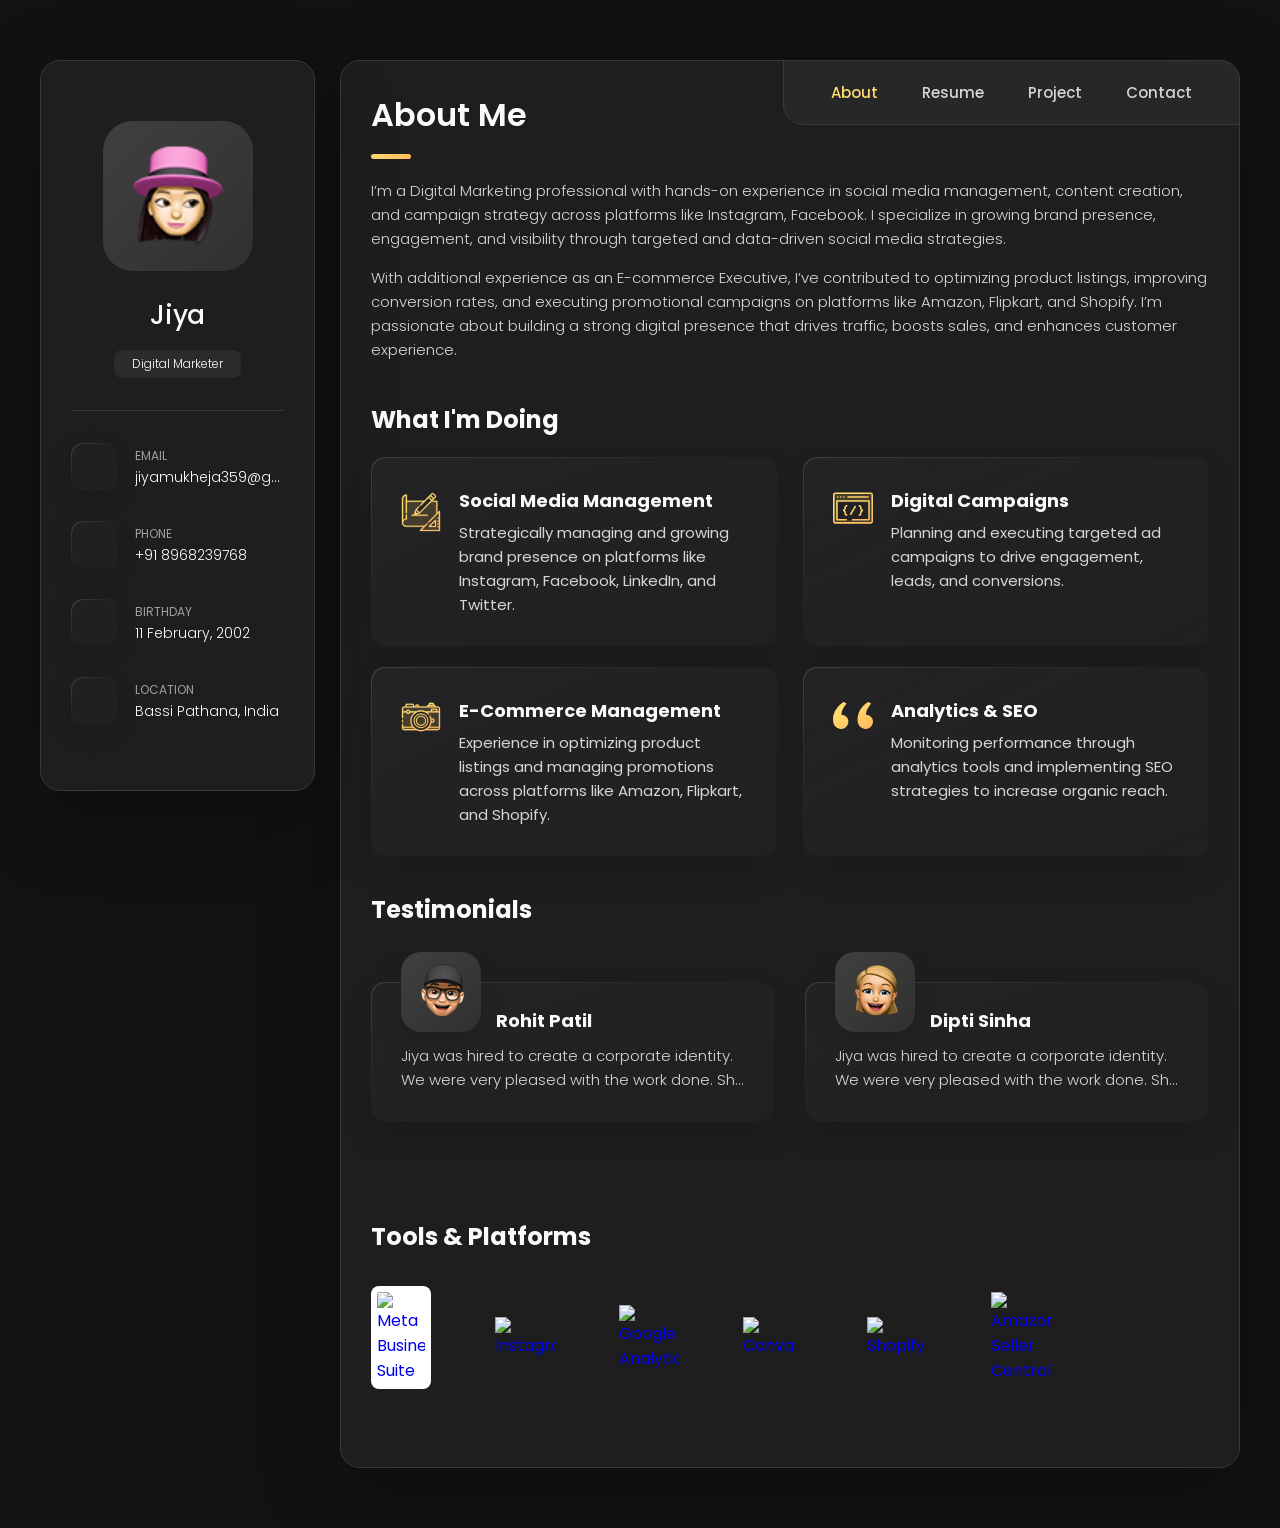
==== commit df18fbf4: "Photo" ====
--- a/index.html
+++ b/index.html
@@ -42,7 +42,7 @@
       <div class="sidebar-info">
 
         <figure class="avatar-box">
-          <img src="./assets/images/avatar.png" alt="jiya" width="80">
+          <img src="./assets/images/avatar-3.png" alt="jiya" width="80">
         </figure>
 
         <div class="info-content">
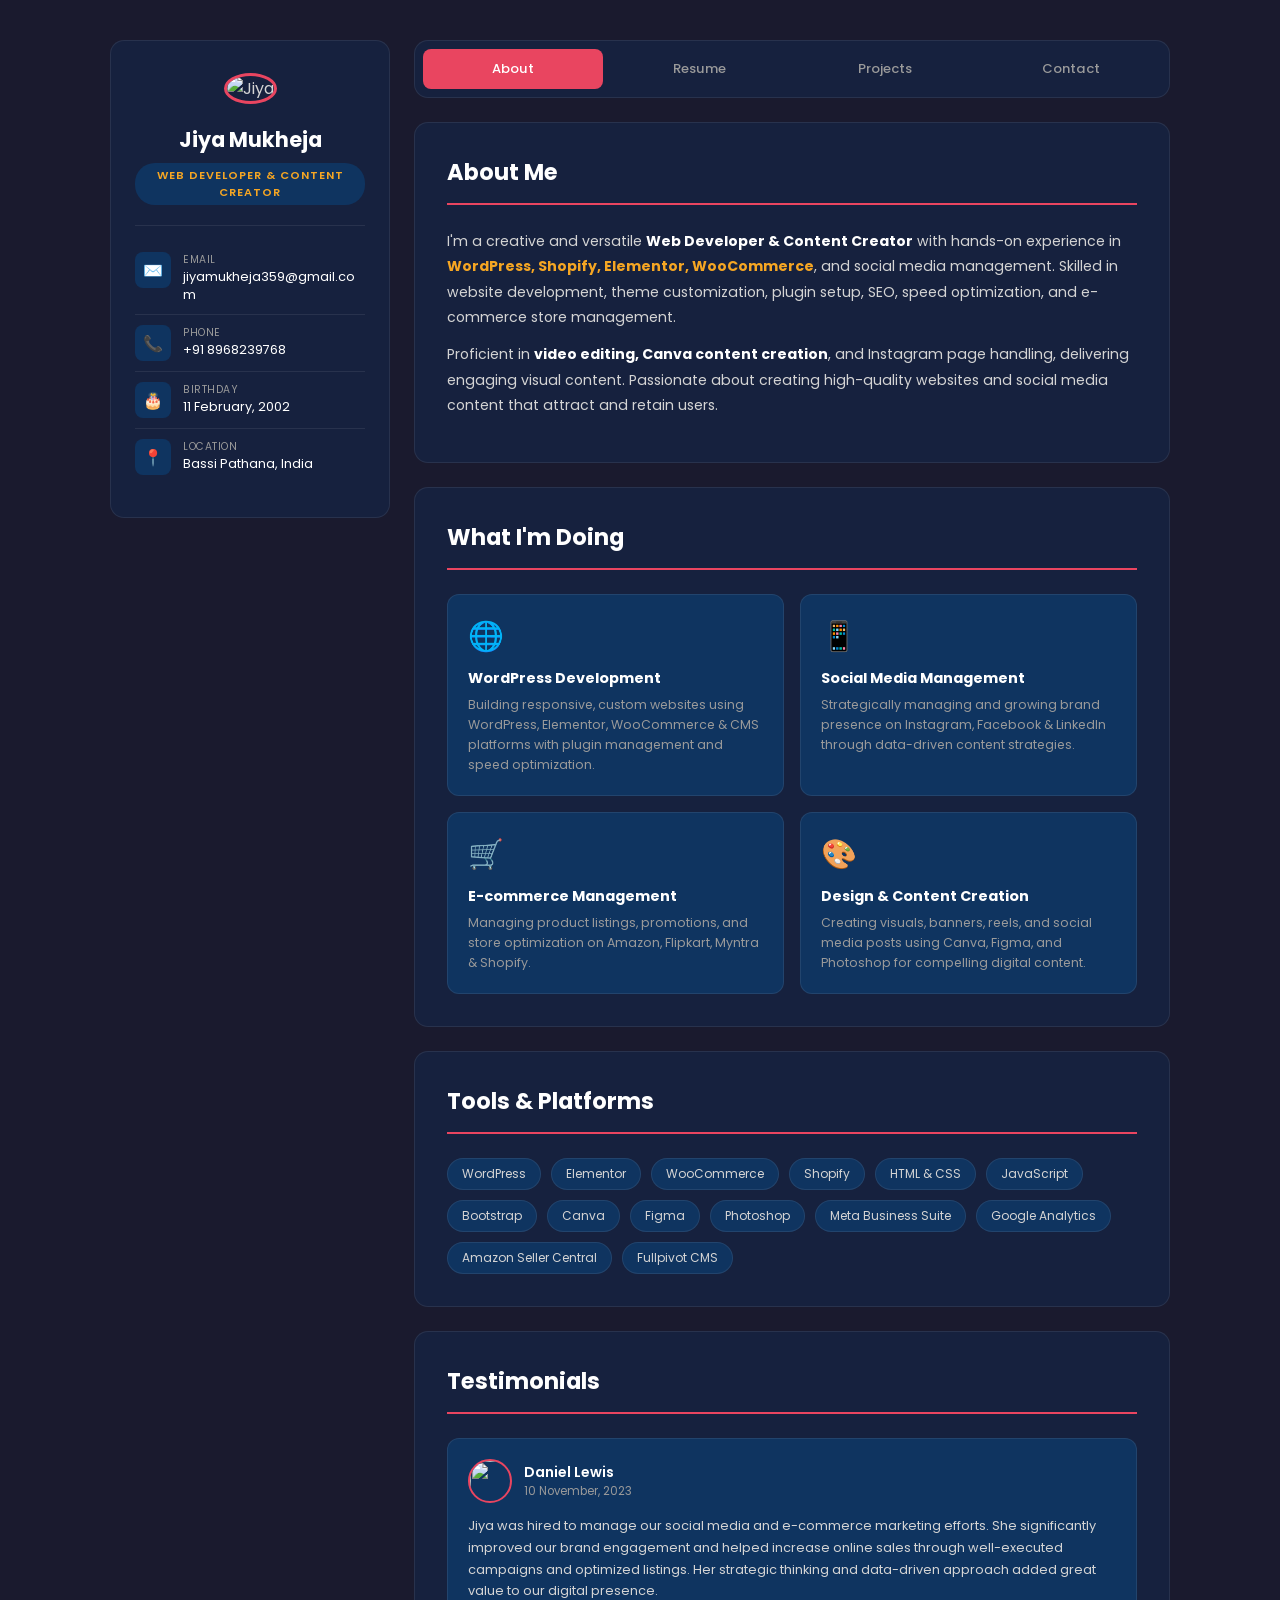
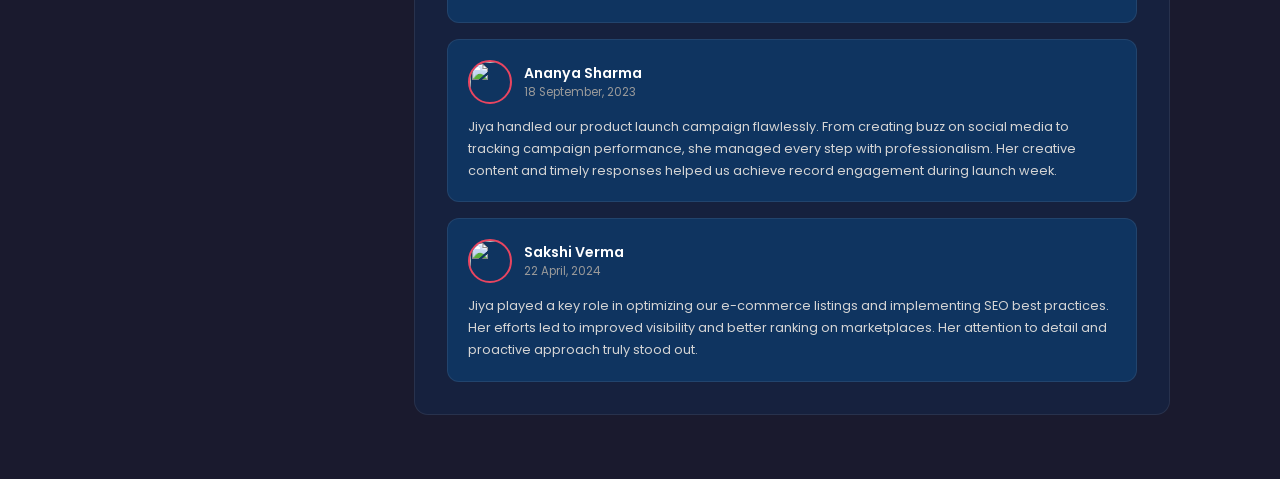
==== commit d2ae7bfb: "Add files via upload" ====
--- a/index.html
+++ b/index.html
@@ -1,1257 +1,525 @@
 <!DOCTYPE html>
 <html lang="en">
-
 <head>
-  <meta charset="UTF-8">
-  <meta http-equiv="X-UA-Compatible" content="IE=edge">
-  <meta name="viewport" content="width=device-width, initial-scale=1.0">
+  <meta charset="UTF-8" />
+  <meta name="viewport" content="width=device-width, initial-scale=1.0" />
   <title>Jiya - Personal Portfolio</title>
-
-  <!--
-    - favicon
-  -->
-  <link rel="shortcut icon" href="./assets/images/logo.ico" type="image/x-icon">
-
-  <!--
-    - custom css link
-  -->
-  <link rel="stylesheet" href="./assets/css/style.css">
-
-  <!--
-    - google font link
-  -->
-  <link rel="preconnect" href="https://fonts.googleapis.com">
-  <link rel="preconnect" href="https://fonts.gstatic.com" crossorigin>
-  <link href="https://fonts.googleapis.com/css2?family=Poppins:wght@300;400;500;600&display=swap" rel="stylesheet">
+  <link rel="preconnect" href="https://fonts.googleapis.com" />
+  <link href="https://fonts.googleapis.com/css2?family=Poppins:wght@300;400;500;600;700&display=swap" rel="stylesheet" />
+  <style>
+    *, *::before, *::after { box-sizing: border-box; margin: 0; padding: 0; }
+
+    :root {
+      --bg: #1a1a2e;
+      --card: #16213e;
+      --card2: #0f3460;
+      --accent: #e94560;
+      --accent2: #f5a623;
+      --text: #d4d4d4;
+      --text-light: #9a9a9a;
+      --white: #ffffff;
+      --border: rgba(255,255,255,0.08);
+      --radius: 14px;
+    }
+
+    body {
+      font-family: 'Poppins', sans-serif;
+      background: var(--bg);
+      color: var(--text);
+      min-height: 100vh;
+    }
+
+    a { color: inherit; text-decoration: none; }
+
+    /* ── Layout ── */
+    .wrapper {
+      max-width: 1100px;
+      margin: 40px auto;
+      padding: 0 20px;
+      display: grid;
+      grid-template-columns: 280px 1fr;
+      gap: 24px;
+      align-items: start;
+    }
+
+    /* ── Sidebar ── */
+    .sidebar {
+      background: var(--card);
+      border-radius: var(--radius);
+      padding: 32px 24px;
+      position: sticky;
+      top: 30px;
+      border: 1px solid var(--border);
+    }
+
+    .avatar-wrap { text-align: center; margin-bottom: 20px; }
+    .avatar-wrap img {
+      width: 100px; height: 100px;
+      border-radius: 50%;
+      border: 3px solid var(--accent);
+      object-fit: cover;
+    }
+
+    .sidebar h1 { text-align: center; font-size: 1.3rem; color: var(--white); margin-bottom: 4px; }
+
+    .badge {
+      display: block; text-align: center;
+      background: var(--card2);
+      color: var(--accent2);
+      font-size: 0.7rem; font-weight: 600;
+      letter-spacing: 1px; text-transform: uppercase;
+      padding: 4px 12px; border-radius: 20px;
+      margin: 8px auto 20px; width: fit-content;
+    }
+
+    .divider { border: none; border-top: 1px solid var(--border); margin: 16px 0; }
+
+    .contact-list { list-style: none; }
+    .contact-list li { display: flex; gap: 12px; align-items: flex-start; padding: 10px 0; border-bottom: 1px solid var(--border); }
+    .contact-list li:last-child { border-bottom: none; }
+    .contact-icon {
+      width: 36px; height: 36px; min-width: 36px;
+      background: var(--card2); border-radius: 8px;
+      display: flex; align-items: center; justify-content: center;
+      font-size: 1rem;
+    }
+    .contact-label { font-size: 0.65rem; color: var(--text-light); text-transform: uppercase; letter-spacing: 0.5px; }
+    .contact-value { font-size: 0.8rem; color: var(--white); word-break: break-all; }
+
+    /* ── Nav ── */
+    .nav {
+      display: flex; gap: 6px;
+      background: var(--card);
+      border-radius: var(--radius);
+      padding: 8px;
+      margin-bottom: 24px;
+      border: 1px solid var(--border);
+      flex-wrap: wrap;
+    }
+    .nav button {
+      flex: 1; padding: 10px 16px;
+      background: transparent; border: none;
+      color: var(--text-light); font-family: 'Poppins', sans-serif;
+      font-size: 0.82rem; font-weight: 500;
+      border-radius: 8px; cursor: pointer;
+      transition: all .2s;
+    }
+    .nav button:hover, .nav button.active {
+      background: var(--accent); color: var(--white);
+    }
+
+    /* ── Sections ── */
+    .section { display: none; }
+    .section.active { display: block; }
+
+    .content-card {
+      background: var(--card);
+      border-radius: var(--radius);
+      padding: 32px;
+      border: 1px solid var(--border);
+      margin-bottom: 24px;
+    }
+
+    .section-title {
+      font-size: 1.4rem; font-weight: 700;
+      color: var(--white);
+      padding-bottom: 14px;
+      border-bottom: 2px solid var(--accent);
+      margin-bottom: 24px;
+      position: relative;
+    }
+
+    /* About */
+    .about-text { font-size: 0.88rem; line-height: 1.8; color: var(--text); margin-bottom: 12px; }
+
+    .services-grid { display: grid; grid-template-columns: 1fr 1fr; gap: 16px; margin-top: 8px; }
+    .service-card {
+      background: var(--card2);
+      border-radius: 12px; padding: 20px;
+      border: 1px solid var(--border);
+      transition: transform .2s;
+    }
+    .service-card:hover { transform: translateY(-3px); }
+    .service-icon { font-size: 1.8rem; margin-bottom: 10px; }
+    .service-card h4 { color: var(--white); font-size: 0.9rem; margin-bottom: 6px; }
+    .service-card p { font-size: 0.78rem; color: var(--text-light); line-height: 1.6; }
+
+    /* Skills bars */
+    .skill-item { margin-bottom: 18px; }
+    .skill-header { display: flex; justify-content: space-between; margin-bottom: 6px; }
+    .skill-name { font-size: 0.82rem; color: var(--white); font-weight: 500; }
+    .skill-pct { font-size: 0.78rem; color: var(--accent); }
+    .skill-bar { height: 6px; background: var(--card2); border-radius: 4px; overflow: hidden; }
+    .skill-fill { height: 100%; background: linear-gradient(90deg, var(--accent), var(--accent2)); border-radius: 4px; transition: width 1s ease; }
+
+    /* Timeline */
+    .timeline { list-style: none; position: relative; padding-left: 24px; }
+    .timeline::before { content: ''; position: absolute; left: 8px; top: 0; bottom: 0; width: 2px; background: var(--border); }
+    .timeline li { position: relative; padding-bottom: 28px; }
+    .timeline li::before {
+      content: ''; position: absolute; left: -20px; top: 4px;
+      width: 10px; height: 10px; border-radius: 50%;
+      background: var(--accent); border: 2px solid var(--bg);
+    }
+    .tl-company { font-size: 1rem; color: var(--white); font-weight: 600; }
+    .tl-period { font-size: 0.72rem; color: var(--accent2); margin: 2px 0 8px; }
+    .tl-role { font-size: 0.78rem; color: var(--accent); font-weight: 500; margin-bottom: 6px; }
+    .tl-desc { font-size: 0.8rem; color: var(--text); line-height: 1.7; }
+    .tl-desc li { list-style: disc; margin-left: 16px; margin-bottom: 4px; }
+
+    /* Projects */
+    .projects-grid { display: grid; grid-template-columns: 1fr 1fr; gap: 16px; }
+    .project-card {
+      background: var(--card2); border-radius: 12px;
+      padding: 20px; border: 1px solid var(--border);
+      transition: transform .2s;
+    }
+    .project-card:hover { transform: translateY(-3px); }
+    .project-tag { font-size: 0.65rem; color: var(--accent); text-transform: uppercase; letter-spacing: 1px; margin-bottom: 6px; }
+    .project-card h4 { color: var(--white); font-size: 0.9rem; margin-bottom: 8px; }
+    .project-card p { font-size: 0.78rem; color: var(--text-light); line-height: 1.6; }
+    .project-link { display: inline-block; margin-top: 12px; font-size: 0.75rem; color: var(--accent); border: 1px solid var(--accent); padding: 4px 10px; border-radius: 6px; }
+
+    /* Contact */
+    .contact-grid { display: grid; grid-template-columns: 1fr 1fr; gap: 16px; }
+    .contact-info-card { background: var(--card2); border-radius: 12px; padding: 20px; border: 1px solid var(--border); }
+    .contact-info-card h4 { color: var(--white); font-size: 0.85rem; margin-bottom: 6px; }
+    .contact-info-card p { font-size: 0.8rem; color: var(--text-light); }
+
+    /* Tools chips */
+    .tools-wrap { display: flex; flex-wrap: wrap; gap: 10px; margin-top: 12px; }
+    .tool-chip {
+      background: var(--card2); border: 1px solid var(--border);
+      border-radius: 20px; padding: 6px 14px;
+      font-size: 0.75rem; color: var(--text);
+      transition: border-color .2s;
+    }
+    .tool-chip:hover { border-color: var(--accent); color: var(--white); }
+
+    @media (max-width: 800px) {
+      .wrapper { grid-template-columns: 1fr; }
+      .sidebar { position: static; }
+      .services-grid, .projects-grid, .contact-grid { grid-template-columns: 1fr; }
+    }
+  </style>
 </head>
-
 <body>
-
-  <!--
-    - #MAIN
-  -->
-
+<div class="wrapper">
+
+  <!-- ── SIDEBAR ── -->
+  <aside class="sidebar">
+    <div class="avatar-wrap">
+      <img src="https://charming-sunburst-025023.netlify.app/assets/images/avatar-3.png" alt="Jiya" />
+    </div>
+    <h1>Jiya Mukheja</h1>
+    <span class="badge">Web Developer &amp; Content Creator</span>
+    <hr class="divider" />
+    <ul class="contact-list">
+      <li>
+        <div class="contact-icon">✉️</div>
+        <div>
+          <div class="contact-label">Email</div>
+          <div class="contact-value">jiyamukheja359@gmail.com</div>
+        </div>
+      </li>
+      <li>
+        <div class="contact-icon">📞</div>
+        <div>
+          <div class="contact-label">Phone</div>
+          <div class="contact-value">+91 8968239768</div>
+        </div>
+      </li>
+      <li>
+        <div class="contact-icon">🎂</div>
+        <div>
+          <div class="contact-label">Birthday</div>
+          <div class="contact-value">11 February, 2002</div>
+        </div>
+      </li>
+      <li>
+        <div class="contact-icon">📍</div>
+        <div>
+          <div class="contact-label">Location</div>
+          <div class="contact-value">Bassi Pathana, India</div>
+        </div>
+      </li>
+    </ul>
+  </aside>
+
+  <!-- ── MAIN ── -->
   <main>
-
-    <!--
-      - #SIDEBAR
-    -->
-
-    <aside class="sidebar" data-sidebar>
-
-      <div class="sidebar-info">
-
-        <figure class="avatar-box">
-          <img src="./assets/images/avatar-3.png" alt="jiya" width="80">
-        </figure>
-
-        <div class="info-content">
-          <h1 class="name" title="jiya">Jiya</h1>
-
-          <p class="title">Digital Marketer</p>
-        </div>
-
-        <button class="info_more-btn" data-sidebar-btn>
-          <span>Show Contacts</span>
-
-          <ion-icon name="chevron-down"></ion-icon>
-        </button>
-
-      </div>
-
-      <div class="sidebar-info_more">
-
-        <div class="separator"></div>
-
-        <ul class="contacts-list">
-
-          <li class="contact-item">
-
-            <div class="icon-box">
-              <ion-icon name="mail-outline"></ion-icon>
-            </div>
-
-            <div class="contact-info">
-              <p class="contact-title">Email</p>
-
-              <a href="mailto:nirvairjot710@gmail.com" class="contact-link">jiyamukheja359@gmail.com</a>
-            </div>
-
-          </li>
-
-          <li class="contact-item">
-
-            <div class="icon-box">
-              <ion-icon name="phone-portrait-outline"></ion-icon>
-            </div>
-
-            <div class="contact-info">
-              <p class="contact-title">Phone</p>
-
-              <a href="tel:+91 8968239768" class="contact-link">+91 8968239768</a>
-            </div>
-
-          </li>
-
-          <li class="contact-item">
-
-            <div class="icon-box">
-              <ion-icon name="calendar-outline"></ion-icon>
-            </div>
-
-            <div class="contact-info">
-              <p class="contact-title">Birthday</p>
-
-              <time datetime="2002-02-11">11 February, 2002</time>
-            </div>
-
-          </li>
-
-          <li class="contact-item">
-
-            <div class="icon-box">
-              <ion-icon name="location-outline"></ion-icon>
-            </div>
-
-            <div class="contact-info">
-              <p class="contact-title">Location</p>
-
-              <address>Bassi Pathana, India</address>
-            </div>
-
-          </li>
-
-        </ul>
-
-        <div class="separator"></div>
-
-        <ul class="social-list">
-
-          <li class="social-item">
-            <a href="#" class="social-link">
-              <ion-icon name="logo-facebook"></ion-icon>
-            </a>
-          </li>
-
-          <li class="social-item">
-            <a href="#" class="social-link">
-              <ion-icon name="logo-twitter"></ion-icon>
-            </a>
-          </li>
-
-          <li class="social-item">
-            <a href="#" class="social-link">
-              <ion-icon name="logo-instagram"></ion-icon>
-            </a>
-          </li>
-
-        </ul>
-
-      </div>
-
-    </aside>
-
-
-
-
-
-    <!--
-      - #main-content
-    -->
-
-    <div class="main-content">
-
-      <!--
-        - #NAVBAR
-      -->
-
-      <nav class="navbar">
-
-        <ul class="navbar-list">
-
-          <li class="navbar-item">
-            <button class="navbar-link  active" data-nav-link>About</button>
-          </li>
-
-          <li class="navbar-item">
-            <button class="navbar-link" data-nav-link>Resume</button>
-          </li>
-
-          <li class="navbar-item">
-            <button class="navbar-link" data-nav-link>Project</button>
-          </li>
-          <!-- <li class="navbar-item">
-            <button class="navbar-link" data-nav-link>Portfolio</button>
-          </li> -->
-
-          <li class="navbar-item">
-            <button class="navbar-link" data-nav-link>Contact</button>
-          </li>
-
-        </ul>
-
-      </nav>
-
-
-
-
-
-      <!--
-        - #ABOUT
-      -->
-
-      <article class="about  active" data-page="about">
-
-        <header>
-          <h2 class="h2 article-title">About me</h2>
-        </header>
-
-        <section class="about-text">
-          <p>
-            I’m a Digital Marketing professional with hands-on experience in social media management, content creation,
-            and
-            campaign strategy across platforms like Instagram, Facebook. I specialize in
-            growing brand
-            presence, engagement, and visibility through targeted and data-driven social media strategies.
-          </p>
-
-          <p>
-            With additional experience as an E-commerce Executive, I’ve contributed to optimizing product listings,
-            improving
-            conversion rates, and executing promotional campaigns on platforms like Amazon, Flipkart, and Shopify. I’m
-            passionate
-            about building a strong digital presence that drives traffic, boosts sales, and enhances customer
-            experience.
-          </p>
-
-
-
-        </section>
-
-
-        <!--
-          - service
-        -->
-
-        <section class="service">
-
-          <h3 class="h3 service-title">What i'm doing</h3>
-
-          <ul class="service-list">
-
-            <li class="service-item">
-
-              <div class="service-icon-box">
-                <img src="./assets/images/icon-design.svg" alt="Social Media icon" width="40">
-              </div>
-
-              <div class="service-content-box">
-                <h4 class="h4 service-item-title">Social Media Management</h4>
-
-                <p class="service-item-text">
-                  Strategically managing and growing brand presence on platforms like Instagram, Facebook, LinkedIn, and
-                  Twitter.
-                </p>
-              </div>
-
-            </li>
-
-            <li class="service-item">
-
-              <div class="service-icon-box">
-                <img src="./assets/images/icon-dev.svg" alt="Campaign icon" width="40">
-              </div>
-
-              <div class="service-content-box">
-                <h4 class="h4 service-item-title">Digital Campaigns</h4>
-
-                <p class="service-item-text">
-                  Planning and executing targeted ad campaigns to drive engagement, leads, and conversions.
-                </p>
-              </div>
-
-            </li>
-
-            <li class="service-item">
-
-              <div class="service-icon-box">
-                <img src="./assets/images/icon-photo.svg" alt="E-commerce icon" width="40">
-              </div>
-
-              <div class="service-content-box">
-                <h4 class="h4 service-item-title">E-commerce Management</h4>
-                <p class="service-item-text">
-                  Experience in optimizing product listings and managing promotions across platforms like Amazon,
-                  Flipkart, and
-                  Shopify.
-                </p>
-              </div>
-
-            </li>
-
-            <li class="service-item">
-
-              <div class="service-icon-box">
-                <img src="./assets/images/icon-quote.svg" alt="Analytics icon" width="40">
-              </div>
-
-              <div class="service-content-box">
-                <h4 class="h4 service-item-title">Analytics & SEO</h4>
-
-                <p class="service-item-text">
-                  Monitoring performance through analytics tools and implementing SEO strategies to increase organic
-                  reach.
-                </p>
-              </div>
-
-            </li>
-
-          </ul>
-
-
-        </section>
-
-
-        <!--
-          - testimonials
-        -->
-
-        <section class="testimonials">
-
-          <h3 class="h3 testimonials-title">Testimonials</h3>
-
-          <ul class="testimonials-list has-scrollbar">
-
-            <li class="testimonials-item">
-              <div class="content-card" data-testimonials-item>
-
-                <figure class="testimonials-avatar-box">
-                  <img src="./assets/images/avatar-1.png" alt="Daniel lewis" width="60" data-testimonials-avatar>
-                </figure>
-
-                <h4 class="h4 testimonials-item-title" data-testimonials-title>Rohit Patil</h4>
-
-                <div class="testimonials-text" data-testimonials-text>
-                  <p>
-                    Jiya was hired to create a corporate identity. We were very pleased with the work done.
-                    She has a
-                    lot of experience
-                    and is very concerned about the needs of client. Lorem ipsum dolor sit amet, ullamcous cididt
-                    consectetur adipiscing
-                    elit, seds do et eiusmod tempor incididunt ut laborels dolore magnarels alia.
-                  </p>
-                </div>
-
-              </div>
-            </li>
-
-            <li class="testimonials-item">
-              <div class="content-card" data-testimonials-item>
-
-                <figure class="testimonials-avatar-box">
-                  <img src="./assets/images/avatar-2.png" alt="Jessica miller" width="60" data-testimonials-avatar>
-                </figure>
-
-                <h4 class="h4 testimonials-item-title" data-testimonials-title>Dipti Sinha</h4>
-
-                <div class="testimonials-text" data-testimonials-text>
-                  <p>
-                    Jiya was hired to create a corporate identity. We were very pleased with the work done.
-                    She has a
-                    lot of experience
-                    and is very concerned about the needs of client. Lorem ipsum dolor sit amet, ullamcous cididt
-                    consectetur adipiscing
-                    elit, seds do et eiusmod tempor incididunt ut laborels dolore magnarels alia.
-                  </p>
-                </div>
-
-              </div>
-            </li>
-
-            <li class="testimonials-item">
-              <div class="content-card" data-testimonials-item>
-
-                <figure class="testimonials-avatar-box">
-                  <img src="./assets/images/avatar-3.png" alt="Emily evans" width="60" data-testimonials-avatar>
-                </figure>
-
-                <h4 class="h4 testimonials-item-title" data-testimonials-title>Emily evans</h4>
-
-                <div class="testimonials-text" data-testimonials-text>
-                  <p>
-                    Jiya was hired to create a corporate identity. We were very pleased with the work done.
-                    She has a
-                    lot of experience
-                    and is very concerned about the needs of client. Lorem ipsum dolor sit amet, ullamcous cididt
-                    consectetur adipiscing
-                    elit, seds do et eiusmod tempor incididunt ut laborels dolore magnarels alia.
-                  </p>
-                </div>
-
-              </div>
-            </li>
-
-            <li class="testimonials-item">
-              <div class="content-card" data-testimonials-item>
-
-                <figure class="testimonials-avatar-box">
-                  <img src="./assets/images/avatar-4.png" alt="Henry william" width="60" data-testimonials-avatar>
-                </figure>
-
-                <h4 class="h4 testimonials-item-title" data-testimonials-title>Henry william</h4>
-
-                <div class="testimonials-text" data-testimonials-text>
-                  <p>
-                    Jiya was hired to create a corporate identity. We were very pleased with the work done.
-                    She has a
-                    lot of experience
-                    and is very concerned about the needs of client. Lorem ipsum dolor sit amet, ullamcous cididt
-                    consectetur adipiscing
-                    elit, seds do et eiusmod tempor incididunt ut laborels dolore magnarels alia.
-                  </p>
-                </div>
-
-              </div>
-            </li>
-
-          </ul>
-
-        </section>
-
-
-        <!--
-          - testimonials modal
-        -->
-
-        <div class="modal-container" data-modal-container>
-
-          <div class="overlay" data-overlay></div>
-
-          <section class="testimonials-modal">
-
-            <button class="modal-close-btn" data-modal-close-btn>
-              <ion-icon name="close-outline"></ion-icon>
-            </button>
-
-            <div class="modal-img-wrapper">
-              <figure class="modal-avatar-box">
-                <img src="./assets/images/avatar-1.png" alt="Daniel Lewis" width="80" data-modal-img>
-              </figure>
-
-              <img src="./assets/images/icon-quote.svg" alt="quote icon">
-            </div>
-
-            <div class="modal-content">
-              <h4 class="h3 modal-title" data-modal-title>Daniel Lewis</h4>
-              <time datetime="2023-11-10">10 November, 2023</time>
-              <div data-modal-text>
-                <p>
-                  Jiya was hired to manage our social media and e-commerce marketing efforts. She significantly improved
-                  our
-                  brand engagement and helped increase online sales through well-executed campaigns and optimized
-                  listings. Her
-                  strategic thinking, content planning, and data-driven approach added great value to our digital
-                  presence.
-                </p>
+    <!-- Nav -->
+    <nav class="nav">
+      <button class="active" onclick="showSection('about', this)">About</button>
+      <button onclick="showSection('resume', this)">Resume</button>
+      <button onclick="showSection('projects', this)">Projects</button>
+      <button onclick="showSection('contact', this)">Contact</button>
+    </nav>
+
+    <!-- ── ABOUT ── -->
+    <section class="section active" id="about">
+      <div class="content-card">
+        <h2 class="section-title">About Me</h2>
+        <p class="about-text">
+          I'm a creative and versatile <strong style="color:var(--white)">Web Developer &amp; Content Creator</strong> with hands-on experience in 
+          <strong style="color:var(--accent2)">WordPress, Shopify, Elementor, WooCommerce</strong>, and social media management. 
+          Skilled in website development, theme customization, plugin setup, SEO, speed optimization, and e-commerce store management.
+        </p>
+        <p class="about-text">
+          Proficient in <strong style="color:var(--white)">video editing, Canva content creation</strong>, and Instagram page handling, 
+          delivering engaging visual content. Passionate about creating high-quality websites and social media content that attract and retain users.
+        </p>
+      </div>
+
+      <!-- What I'm doing -->
+      <div class="content-card">
+        <h2 class="section-title">What I'm Doing</h2>
+        <div class="services-grid">
+          <div class="service-card">
+            <div class="service-icon">🌐</div>
+            <h4>WordPress Development</h4>
+            <p>Building responsive, custom websites using WordPress, Elementor, WooCommerce &amp; CMS platforms with plugin management and speed optimization.</p>
+          </div>
+          <div class="service-card">
+            <div class="service-icon">📱</div>
+            <h4>Social Media Management</h4>
+            <p>Strategically managing and growing brand presence on Instagram, Facebook &amp; LinkedIn through data-driven content strategies.</p>
+          </div>
+          <div class="service-card">
+            <div class="service-icon">🛒</div>
+            <h4>E-commerce Management</h4>
+            <p>Managing product listings, promotions, and store optimization on Amazon, Flipkart, Myntra &amp; Shopify.</p>
+          </div>
+          <div class="service-card">
+            <div class="service-icon">🎨</div>
+            <h4>Design &amp; Content Creation</h4>
+            <p>Creating visuals, banners, reels, and social media posts using Canva, Figma, and Photoshop for compelling digital content.</p>
+          </div>
+        </div>
+      </div>
+
+      <!-- Tools -->
+      <div class="content-card">
+        <h2 class="section-title">Tools &amp; Platforms</h2>
+        <div class="tools-wrap">
+          <span class="tool-chip">WordPress</span>
+          <span class="tool-chip">Elementor</span>
+          <span class="tool-chip">WooCommerce</span>
+          <span class="tool-chip">Shopify</span>
+          <span class="tool-chip">HTML &amp; CSS</span>
+          <span class="tool-chip">JavaScript</span>
+          <span class="tool-chip">Bootstrap</span>
+          <span class="tool-chip">Canva</span>
+          <span class="tool-chip">Figma</span>
+          <span class="tool-chip">Photoshop</span>
+          <span class="tool-chip">Meta Business Suite</span>
+          <span class="tool-chip">Google Analytics</span>
+          <span class="tool-chip">Amazon Seller Central</span>
+          <span class="tool-chip">Fullpivot CMS</span>
+        </div>
+      </div>
+
+      <!-- Testimonials -->
+      <div class="content-card">
+        <h2 class="section-title">Testimonials</h2>
+        <div style="display:grid;gap:16px;">
+          <div style="background:var(--card2);border-radius:12px;padding:20px;border:1px solid var(--border)">
+            <div style="display:flex;align-items:center;gap:12px;margin-bottom:12px">
+              <img src="https://charming-sunburst-025023.netlify.app/assets/images/avatar-1.png" alt="" style="width:44px;height:44px;border-radius:50%;border:2px solid var(--accent)" />
+              <div>
+                <div style="color:var(--white);font-weight:600;font-size:.88rem">Daniel Lewis</div>
+                <div style="color:var(--text-light);font-size:.72rem">10 November, 2023</div>
               </div>
             </div>
-
-          </section>
-
-        </div>
-
-        <div class="modal-container" data-modal-container>
-
-          <div class="overlay" data-overlay></div>
-
-          <section class="testimonials-modal">
-
-            <button class="modal-close-btn" data-modal-close-btn>
-              <ion-icon name="close-outline"></ion-icon>
-            </button>
-
-            <div class="modal-img-wrapper">
-              <figure class="modal-avatar-box">
-                <img src="./assets/images/avatar-1.png" alt="Ananya Sharma" width="80" data-modal-img>
-              </figure>
-
-              <img src="./assets/images/icon-quote.svg" alt="quote icon">
-            </div>
-
-            <div class="modal-content">
-              <h4 class="h3 modal-title" data-modal-title>Ananya Sharma</h4>
-              <time datetime="2023-09-18">18 September, 2023</time>
-              <div data-modal-text>
-                <p>
-                  Jiya handled our product launch campaign flawlessly. From creating buzz on social media to tracking
-                  campaign
-                  performance, she managed every step with professionalism. Her creative content and timely responses
-                  helped us
-                  achieve record engagement during launch week.
-                </p>
+            <p style="font-size:.8rem;color:var(--text);line-height:1.7">Jiya was hired to manage our social media and e-commerce marketing efforts. She significantly improved our brand engagement and helped increase online sales through well-executed campaigns and optimized listings. Her strategic thinking and data-driven approach added great value to our digital presence.</p>
+          </div>
+          <div style="background:var(--card2);border-radius:12px;padding:20px;border:1px solid var(--border)">
+            <div style="display:flex;align-items:center;gap:12px;margin-bottom:12px">
+              <img src="https://charming-sunburst-025023.netlify.app/assets/images/avatar-1.png" alt="" style="width:44px;height:44px;border-radius:50%;border:2px solid var(--accent)" />
+              <div>
+                <div style="color:var(--white);font-weight:600;font-size:.88rem">Ananya Sharma</div>
+                <div style="color:var(--text-light);font-size:.72rem">18 September, 2023</div>
               </div>
             </div>
-
-          </section>
-
-        </div>
-
-        <div class="modal-container" data-modal-container>
-
-          <div class="overlay" data-overlay></div>
-
-          <section class="testimonials-modal">
-
-            <button class="modal-close-btn" data-modal-close-btn>
-              <ion-icon name="close-outline"></ion-icon>
-            </button>
-
-            <div class="modal-img-wrapper">
-              <figure class="modal-avatar-box">
-                <img src="./assets/images/avatar-1.png" alt="Ravi Mehta" width="80" data-modal-img>
-              </figure>
-
-              <img src="./assets/images/icon-quote.svg" alt="quote icon">
-            </div>
-
-            <div class="modal-content">
-              <h4 class="h3 modal-title" data-modal-title>Ravi Mehta</h4>
-              <time datetime="2024-02-05">5 February, 2024</time>
-              <div data-modal-text>
-                <p>
-                  Working with Jiya was a great experience. She brought in fresh ideas for our content calendar,
-                  improved our
-                  Instagram growth, and managed paid promotions effectively. Her marketing insights helped us refine our
-                  target
-                  audience and improve ROI.
-                </p>
+            <p style="font-size:.8rem;color:var(--text);line-height:1.7">Jiya handled our product launch campaign flawlessly. From creating buzz on social media to tracking campaign performance, she managed every step with professionalism. Her creative content and timely responses helped us achieve record engagement during launch week.</p>
+          </div>
+          <div style="background:var(--card2);border-radius:12px;padding:20px;border:1px solid var(--border)">
+            <div style="display:flex;align-items:center;gap:12px;margin-bottom:12px">
+              <img src="https://charming-sunburst-025023.netlify.app/assets/images/avatar-1.png" alt="" style="width:44px;height:44px;border-radius:50%;border:2px solid var(--accent)" />
+              <div>
+                <div style="color:var(--white);font-weight:600;font-size:.88rem">Sakshi Verma</div>
+                <div style="color:var(--text-light);font-size:.72rem">22 April, 2024</div>
               </div>
             </div>
-
-          </section>
-
-        </div>
-
-        <div class="modal-container" data-modal-container>
-
-          <div class="overlay" data-overlay></div>
-
-          <section class="testimonials-modal">
-
-            <button class="modal-close-btn" data-modal-close-btn>
-              <ion-icon name="close-outline"></ion-icon>
-            </button>
-
-            <div class="modal-img-wrapper">
-              <figure class="modal-avatar-box">
-                <img src="./assets/images/avatar-1.png" alt="Sakshi Verma" width="80" data-modal-img>
-              </figure>
-
-              <img src="./assets/images/icon-quote.svg" alt="quote icon">
-            </div>
-
-            <div class="modal-content">
-              <h4 class="h3 modal-title" data-modal-title>Sakshi Verma</h4>
-              <time datetime="2024-04-22">22 April, 2024</time>
-              <div data-modal-text>
-                <p>
-                  Jiya played a key role in optimizing our e-commerce listings and implementing SEO best practices. Her
-                  efforts
-                  led to improved visibility and better ranking on marketplaces. Her attention to detail and proactive
-                  approach
-                  truly stood out.
-                </p>
-              </div>
-            </div>
-
-          </section>
-
-        </div>
-
-
-
-        <!--
-          - clients
-        -->
-        <section class="technologies">
-          <h3 class="h3 technologies-title">Tools & Platforms</h3>
-
-          <ul class="technologies-list">
-
-            <!-- Social Media Platforms -->
-            <li class="technologies-item" title="Meta Business Suite">
-              <a href="https://business.facebook.com/" target="_blank">
-                <img src="https://cdn.jsdelivr.net/gh/simple-icons/simple-icons/icons/meta.svg"
-                  alt="Meta Business Suite" width="60"
-                  style="background-color: white; border-radius: 8px; padding: 6px;">
-              </a>
-            </li>
-
-            <li class="technologies-item" title="Instagram">
-              <a href="https://www.instagram.com/" target="_blank">
-                <img src="https://cdn.jsdelivr.net/gh/simple-icons/simple-icons/icons/instagram.svg" alt="Instagram"
-                  width="60">
-              </a>
-            </li>
-
-
-
-            <li class="technologies-item" title="Google Analytics">
-              <a href="https://analytics.google.com/" target="_blank">
-                <img src="https://cdn.jsdelivr.net/gh/simple-icons/simple-icons/icons/googleanalytics.svg"
-                  alt="Google Analytics" width="60">
-              </a>
-            </li>
-
-            <li class="technologies-item" title="Canva">
-              <a href="https://www.canva.com/" target="_blank">
-                <img src="https://cdn.jsdelivr.net/gh/simple-icons/simple-icons/icons/canva.svg" alt="Canva" width="60">
-              </a>
-            </li>
-
-            <!-- E-commerce -->
-            <li class="technologies-item" title="Shopify">
-              <a href="https://www.shopify.com/" target="_blank">
-                <img src="https://cdn.jsdelivr.net/gh/simple-icons/simple-icons/icons/shopify.svg" alt="Shopify"
-                  width="60">
-              </a>
-            </li>
-
-            <li class="technologies-item" title="Amazon Seller Central">
-              <a href="https://sellercentral.amazon.in/" target="_blank">
-                <img src="https://cdn.jsdelivr.net/gh/simple-icons/simple-icons/icons/amazon.svg"
-                  alt="Amazon Seller Central" width="60">
-              </a>
-            </li>
-
-          </ul>
-        </section>
-
-
-
-        <!-- <section class="clients">
-
-          <h3 class="h3 clients-title">Clients</h3>
-
-          <ul class="clients-list has-scrollbar">
-
-            <li class="clients-item">
-              <a href="#">
-                <img src="./assets/images/logo-1-color.png" alt="client logo">
-              </a>
-            </li>
-
-            <li class="clients-item">
-              <a href="#">
-                <img src="./assets/images/logo-2-color.png" alt="client logo">
-              </a>
-            </li>
-
-            <li class="clients-item">
-              <a href="#">
-                <img src="./assets/images/logo-3-color.png" alt="client logo">
-              </a>
-            </li>
-
-            <li class="clients-item">
-              <a href="#">
-                <img src="./assets/images/logo-4-color.png" alt="client logo">
-              </a>
-            </li>
-
-            <li class="clients-item">
-              <a href="#">
-                <img src="./assets/images/logo-5-color.png" alt="client logo">
-              </a>
-            </li>
-
-            <li class="clients-item">
-              <a href="#">
-                <img src="./assets/images/logo-6-color.png" alt="client logo">
-              </a>
-            </li>
-
-          </ul>
-
-        </section> -->
-
-      </article>
-
-
-
-
-
-      <!--
-        - #RESUME
-      -->
-
-      <article class="resume" data-page="resume">
-
-        <header>
-          <h2 class="h2 article-title">Resume</h2>
-        </header>
-
-        <section class="timeline">
-
-          <div class="title-wrapper">
-            <div class="icon-box">
-              <ion-icon name="book-outline"></ion-icon>
-            </div>
-
-            <h3 class="h3">Education</h3>
-          </div>
-
-          <ol class="timeline-list">
-
-            <li class="timeline-item">
-
-              <h4 class="h4 timeline-item-title">Punjabi University , Patiala</h4>
-
-              <span>2020 — 2023</span>
-
-              <p class="timeline-text">
-                Pursued higher education with dedication, gaining essential skills and knowledge for a professional
-                career ahead.
-
-              </p>
-
-            </li>
-
-            <li class="timeline-item">
-
-              <h4 class="h4 timeline-item-title">Sant Namdev Kanya Mahavidhalya , Bassi Pathana
-              </h4>
-
-              <span>2019 - 2020</span>
-
-              <p class="timeline-text">
-                Completed senior secondary education with focus on core subjects, building a strong academic and
-                analytical base.
-
-              </p>
-
-            </li>
-
-            <li class="timeline-item">
-
-              <h4 class="h4 timeline-item-title">Guru Nanak Dev Public High School , Bassi Pathana
-              </h4>
-
-              <span>2017 — 2018</span>
-
-              <p class="timeline-text">
-                Completed secondary education with strong foundational knowledge, focusing on discipline and academic
-                excellence.
-
-              </p>
-
-            </li>
-
-          </ol>
-
-        </section>
-
-        <section class="timeline">
-
-          <div class="title-wrapper">
-            <div class="icon-box">
-              <ion-icon name="book-outline"></ion-icon>
-            </div>
-
-            <h3 class="h3">Experience</h3>
-          </div>
-
-          <ol class="timeline-list">
-
-            <li class="timeline-item">
-              <h4 class="h4 timeline-item-title">Digital Marketer & E-commerce Executive</h4>
-              <span>10-2024 — 03-2025</span>
-              <p class="timeline-text">
-                Worked full-time at OverX Innovations, managing digital marketing strategies, optimizing e-commerce
-                platforms,
-                and handling social media channels. Content scheduling, and improving
-                online
-                customer engagement and product visibility across platforms.
-              </p>
-            </li>
-
-            <li class="timeline-item">
-              <h4 class="h4 timeline-item-title">Digital Marketing Intern</h4>
-              <span>04-2024 — 09-2024</span>
-              <p class="timeline-text">
-                Completed a 6-month internship at Archwork Design Casa. Focused on executing social media strategies,
-                creating
-                marketing content, assisting in analyzing performance metrics to boost brand
-                reach
-                and awareness.
-              </p>
-            </li>
-
-
-
-          </ol>
-
-
-
-        </section>
-
-        <section class="skill">
-          <h3 class="h3 skills-title">My Skills</h3>
-
-          <ul class="skills-list content-card">
-
-            <li class="skills-item">
-              <div class="title-wrapper">
-                <h5 class="h5">Social Media Management</h5>
-                <data value="90">90%</data>
-              </div>
-              <div class="skill-progress-bg">
-                <div class="skill-progress-fill" style="width: 90%;"></div>
-              </div>
-            </li>
-
-            <li class="skills-item">
-              <div class="title-wrapper">
-                <h5 class="h5">Content Creation</h5>
-                <data value="85">85%</data>
-              </div>
-              <div class="skill-progress-bg">
-                <div class="skill-progress-fill" style="width: 85%;"></div>
-              </div>
-            </li>
-
-            <li class="skills-item">
-              <div class="title-wrapper">
-                <h5 class="h5">Product Listing (Amazon, Myntra, Shopify)</h5>
-                <data value="80">80%</data>
-              </div>
-              <div class="skill-progress-bg">
-                <div class="skill-progress-fill" style="width: 80%;"></div>
-              </div>
-            </li>
-
-            <li class="skills-item">
-              <div class="title-wrapper">
-                <h5 class="h5">Canva</h5>
-                <data value="90">90%</data>
-              </div>
-              <div class="skill-progress-bg">
-                <div class="skill-progress-fill" style="width: 90%;"></div>
-              </div>
-            </li>
-
-            <li class="skills-item">
-              <div class="title-wrapper">
-                <h5 class="h5">Photoshop</h5>
-                <data value="80">80%</data>
-              </div>
-              <div class="skill-progress-bg">
-                <div class="skill-progress-fill" style="width: 70%;"></div>
-              </div>
-            </li>
-
-            <li class="skills-item">
-              <div class="title-wrapper">
-                <h5 class="h5">Figma</h5>
-                <data value="80">80%</data>
-              </div>
-              <div class="skill-progress-bg">
-                <div class="skill-progress-fill" style="width: 65%;"></div>
-              </div>
-            </li>
-
-            <li class="skills-item">
-              <div class="title-wrapper">
-                <h5 class="h5">SEO (Basic)</h5>
-                <data value="75">75%</data>
-              </div>
-              <div class="skill-progress-bg">
-                <div class="skill-progress-fill" style="width: 75%;"></div>
-              </div>
-            </li>
-
-            <!-- <li class="skills-item">
-              <div class="title-wrapper">
-                <h5 class="h5">HTML</h5>
-                <data value="60">60%</data>
-              </div>
-              <div class="skill-progress-bg">
-                <div class="skill-progress-fill" style="width: 60%;"></div>
-              </div>
-            </li> -->
-
-          </ul>
-
-        </section>
-
-
-
-      </article>
-
-
-
-
-
-      <!--
-        - #PORTFOLIO
-      -->
-
-      <article class="portfolio" data-page="portfolio">
-
-        <header>
-          <h2 class="h2 article-title">Portfolio</h2>
-        </header>
-
-        <section class="projects">
-
-          <ul class="filter-list">
-
-            <!-- <li class="filter-item">
-              <button class="active" data-filter-btn>All</button>
-            </li>
-
-            <li class="filter-item">
-              <button data-filter-btn>Web design</button>
-            </li>
-
-            <li class="filter-item">
-              <button data-filter-btn>Applications</button>
-            </li>
-
-            <li class="filter-item">
-              <button data-filter-btn>Web development</button>
-            </li> -->
-
-          </ul>
-
-          <div class="filter-select-box">
-
-            <button class="filter-select" data-select>
-
-              <!-- <div class="select-value" data-selecct-value>All</div> -->
-              <!-- 
-              <div class="select-icon">
-                <ion-icon name="chevron-down"></ion-icon>
-              </div> -->
-
-            </button>
-
-            <!-- <ul class="select-list"> -->
-
-            <!-- <li class="select-item">
-                <button data-select-item>All</button>
-              </li>
-
-              <li class="select-item">
-                <button data-select-item>Web design</button>
-              </li>
-
-              <li class="select-item">
-                <button data-select-item>Applications</button>
-              </li>
-
-              <li class="select-item">
-                <button data-select-item>Web development</button>
-              </li> -->
-
-            <!-- </ul> -->
-
-          </div>
-
-          <ul class="project-list">
-            <li class="project-item active">
-              <a href="https://cleanxcleaning.netlify.app/">
-                <figure class="project-img">
-                  <div class="project-item-icon-box">
-                    <ion-icon name="eye-outline"></ion-icon>
-                  </div>
-                  <img src="./assets/images/canex.png" alt="canex cleaning" loading="lazy">
-                </figure>
-                <h3 class="project-title">Canex Cleaning</h3>
-                <p class="project-category">Service Website</p>
-              </a>
-            </li>
-
-
-            <li class="project-item active">
-              <a href="https://nbstartup.netlify.app/">
-                <figure class="project-img">
-                  <div class="project-item-icon-box">
-                    <ion-icon name="eye-outline"></ion-icon>
-                  </div>
-                  <img src="./assets/images/Ecommerce.png" alt="finance" loading="lazy">
-                </figure>
-                <h3 class="project-title">E-commerce Website</h3>
-                <p class="project-category">Web Application</p>
-              </a>
-            </li>
-
-            <li class="project-item active">
-              <a href="#">
-                <figure class="project-img">
-                  <div class="project-item-icon-box">
-                    <ion-icon name="eye-outline"></ion-icon>
-                  </div>
-                  <img src="./assets/images/Personel portfolio.png" alt="orizon" loading="lazy">
-                </figure>
-                <h3 class="project-title">Personal Portfolio</h3>
-                <p class="project-category">Frontend Project</p>
-              </a>
-            </li>
-
-            <li class="project-item active">
-              <a href="#">
-                <figure class="project-img">
-                  <div class="project-item-icon-box">
-                    <ion-icon name="eye-outline"></ion-icon>
-                  </div>
-                  <img src="./assets/images/Blogging.jpg" alt="fundo" loading="lazy">
-                </figure>
-                <h3 class="project-title">Blog Website</h3>
-                <p class="project-category">React & Node.js</p>
-              </a>
-            </li>
-
-            <li class="project-item active">
-              <a href="#">
-                <figure class="project-img">
-                  <div class="project-item-icon-box">
-                    <ion-icon name="eye-outline"></ion-icon>
-                  </div>
-                  <img src="./assets/images/Expense tracker.png" alt="brawlhalla" loading="lazy">
-                </figure>
-                <h3 class="project-title">Expense Tracker</h3>
-                <p class="project-category">Mern Web App</p>
-              </a>
-            </li>
-
-            <li class="project-item active">
-              <a href="#">
-                <figure class="project-img">
-                  <div class="project-item-icon-box">
-                    <ion-icon name="eye-outline"></ion-icon>
-                  </div>
-                  <img src="./assets/images/Noticed.jpg" alt="dsm." loading="lazy">
-                </figure>
-                <h3 class="project-title">Notes App</h3>
-                <p class="project-category">Full Stack Web Project</p>
-              </a>
-            </li>
-
-          </ul>
-
-
-        </section>
-
-      </article>
-
-
-
-
-
-      <!--
-        - #BLOG
-      -->
-
-      <article class="project" data-page="project">
-
-        <header>
-          <h2 class="h2 article-title">Project</h2>
-        </header>
-
-        <section class="blog-posts">
-
-          <ul class="blog-posts-list">
-
-            <li class="blog-post-item">
-              <a href="https://www.instagram.com/chalkmytheme?igsh=OTRrbGFncnhrZzBz
-              " target="_blank">
-
-                <figure class="blog-banner-box">
-                  <img src="./assets/images/ChalkMytheme.png" alt="Chalk My Theme" loading="lazy">
-                </figure>
-
-                <div class="blog-content">
-
-                  <div class="blog-meta">
-                    <span class="dot"></span>
-                  </div>
-
-                  <h3 class="h3 blog-item-title">Chalk My Theme</h3>
-
-                  <p class="blog-text">
-                    Handled Instagram growth and visual branding for Chalk My Theme. Created engaging reels, carousel
-                    posts, and
-                    story campaigns to boost community engagement. Focused on design consistency and content planning
-                    using
-                    Canva and insights from Instagram Analytics.
-                  </p>
-
-                </div>
-
-              </a>
-            </li>
-
-            <li class="blog-post-item">
-              <a href="https://www.instagram.com/chalkmytheme_exclusive?igsh=MXd3cG5xcnRkd3l0ag==
-              " target="_blank">
-
-                <figure class="blog-banner-box">
-                  <img src="./assets/images/ChalkMytheme.png" alt="Chalk My Theme Exclusive" loading="lazy">
-                </figure>
-
-                <div class="blog-content">
-
-                  <div class="blog-meta">
-                    <span class="dot"></span>
-                  </div>
-
-                  <h3 class="h3 blog-item-title">Chalk My Theme Exclusive</h3>
-
-                  <p class="blog-text">
-                    Managed product-focused content strategy for Chalk My Theme Exclusive's Instagram. Designed
-                    compelling
-                    creatives, collaborated with influencers, and scheduled posts for seasonal campaigns. Achieved a
-                    significant
-                    increase in follower growth and shop link clicks.
-                  </p>
-
-                </div>
-
-              </a>
-            </li>
-
-            <li class="blog-post-item">
-              <a href="https://www.instagram.com/thefunnymindtoys?igsh=MWE2dm1idnRhanoxdA==
-              " target="_blank">
-
-                <figure class="blog-banner-box">
-                  <img src="./assets/images/funnymind.png" alt="The Funny Mind" loading="lazy">
-                </figure>
-
-                <div class="blog-content">
-
-                  <div class="blog-meta">
-                    <span class="dot"></span>
-                  </div>
-
-                  <h3 class="h3 blog-item-title">The Funny Mind</h3>
-
-                  <p class="blog-text">
-                    Grew The Funny Mind’s meme and entertainment page through creative storytelling, trending reel
-                    strategies,
-                    and post scheduling. Focused on audience retention, engagement through polls and Q&As, and boosted
-                    visibility using relevant hashtags and consistent analytics tracking.
-                  </p>
-
-                </div>
-
-              </a>
-            </li>
-            <li class="blog-post-item">
-              <a href="https://www.instagram.com/adorvue?igsh=b2toemJsbGZuamEy
-              " target="_blank">
-
-                <figure class="blog-banner-box">
-                  <img src="./assets/images/adorvue.png" alt="Adorvue" loading="lazy">
-                </figure>
-
-                <div class="blog-content">
-
-                  <div class="blog-meta">
-                    <span class="dot"></span>
-                  </div>
-
-                  <h3 class="h3 blog-item-title">Adorvue</h3>
-
-                  <p class="blog-text">
-                    Worked on the Instagram branding and strategy for Adorvue, a lifestyle and home décor brand. Created
-                    visually
-                    appealing product posts, ran ad campaigns, and optimized highlights and story content. Focused on
-                    audience
-                    targeting and boosting profile engagement through reels and influencer collaboration.
-                  </p>
-
-                </div>
-
-              </a>
-            </li>
-
-
-          </ul>
-
-        </section>
-
-
-      </article>
-
-
-
-
-
-      <!--
-        - #CONTACT
-      -->
-
-      <article class="contact" data-page="contact">
-
-        <header>
-          <h2 class="h2 article-title">Contact</h2>
-        </header>
-
-        <section class="mapbox" data-mapbox>
-          <figure>
-            <iframe
-              src="https://www.google.com/maps/embed?pb=!1m18!1m12!1m3!1d27247.123456789012!2d76.4042404!3d30.6861187!2m3!1f0!2f0!3f0!3m2!1i1024!2i768!4f13.1!3m3!1m2!1s0x390fed12345abcde%3A0xef1234567890abcd!2sBassi%20Pathana%2C%20Punjab%20140412!5e0!3m2!1sen!2sin!4v171xxxEXAMPLE!5m2!1sen!2sin">
-              width="400" height="300" loading="lazy"></iframe>
-          </figure>
-        </section>
-
-        <section class="contact-form">
-
-          <h3 class="h3 form-title">Contact Form</h3>
-
-          <form action="#" class="form" data-form>
-
-            <div class="input-wrapper">
-              <input type="text" name="fullname" class="form-input" placeholder="Full name" required data-form-input>
-
-              <input type="email" name="email" class="form-input" placeholder="Email address" required data-form-input>
-            </div>
-
-            <textarea name="message" class="form-input" placeholder="Your Message" required data-form-input></textarea>
-
-            <button class="form-btn" type="submit" disabled data-form-btn>
-              <ion-icon name="paper-plane"></ion-icon>
-              <span>Send Message</span>
-            </button>
-
-          </form>
-
-        </section>
-
-      </article>
-
-    </div>
-
+            <p style="font-size:.8rem;color:var(--text);line-height:1.7">Jiya played a key role in optimizing our e-commerce listings and implementing SEO best practices. Her efforts led to improved visibility and better ranking on marketplaces. Her attention to detail and proactive approach truly stood out.</p>
+          </div>
+        </div>
+      </div>
+    </section>
+
+    <!-- ── RESUME ── -->
+    <section class="section" id="resume">
+      <!-- Education -->
+      <div class="content-card">
+        <h2 class="section-title">Education</h2>
+        <ul class="timeline">
+          <li>
+            <div class="tl-company">Punjabi University, Patiala</div>
+            <div class="tl-period">2020 — 2023 &nbsp;|&nbsp; CGPA: 8.00</div>
+            <div class="tl-desc">Bachelor's of Computer Applications — pursued higher education gaining essential skills in web technologies, programming, and digital tools.</div>
+          </li>
+          <li>
+            <div class="tl-company">Sant Namdev Kanya Maha Vidhalya, Bassi Pathana</div>
+            <div class="tl-period">2019 — 2020 &nbsp;|&nbsp; CGPA: 7.50</div>
+            <div class="tl-desc">Senior Secondary (12th) — completed with focus on core subjects, building a strong academic and analytical base.</div>
+          </li>
+          <li>
+            <div class="tl-company">Guru Nanak Dev Public School, Bassi Pathana</div>
+            <div class="tl-period">2017 — 2018 &nbsp;|&nbsp; CGPA: 7.00</div>
+            <div class="tl-desc">Matriculation (10th) — completed secondary education with strong foundational knowledge.</div>
+          </li>
+        </ul>
+      </div>
+
+      <!-- Experience -->
+      <div class="content-card">
+        <h2 class="section-title">Experience</h2>
+        <ul class="timeline">
+          <li>
+            <div class="tl-company">Iraya Tech</div>
+            <div class="tl-period">July 2025 — May 2026</div>
+            <div class="tl-role">WordPress Developer &amp; Content Creator</div>
+            <ul class="tl-desc">
+              <li>Developed and managed responsive websites using WordPress and Elementor.</li>
+              <li>Customized themes, layouts, and website sections as per project requirements.</li>
+              <li>Installed, configured, and managed plugins to enhance website functionality.</li>
+              <li>Worked on Fullpivot platform for developing CMS-based websites and applications.</li>
+              <li>Designed creative visuals, banners, and social media posts using Canva and Photoshop.</li>
+              <li>Edited images and graphics for website and digital content.</li>
+            </ul>
+          </li>
+          <li>
+            <div class="tl-company">Overx Innovations Pvt Ltd</div>
+            <div class="tl-period">October 2024 — March 2025</div>
+            <div class="tl-role">Digital Marketer &amp; E-commerce Executive</div>
+            <ul class="tl-desc">
+              <li>Developed social media strategies and collaborated with influencers.</li>
+              <li>Created Reels, social media posts, and Banners.</li>
+              <li>Managed Instagram queries and reviews.</li>
+            </ul>
+          </li>
+          <li>
+            <div class="tl-company">Archworkx Prosys Pvt Ltd</div>
+            <div class="tl-period">April 2024 — September 2024</div>
+            <div class="tl-role">Digital Marketing Intern</div>
+            <ul class="tl-desc">
+              <li>Managed social media across Facebook and Instagram.</li>
+              <li>Created and scheduled engaging content, improving brand visibility.</li>
+              <li>Product listing on Amazon, Myntra, Flipkart, and Shopify.</li>
+              <li>Gained basic SEO &amp; SEM knowledge for content optimization and keyword research.</li>
+            </ul>
+          </li>
+        </ul>
+      </div>
+
+      <!-- Skills -->
+      <div class="content-card">
+        <h2 class="section-title">My Skills</h2>
+        <div class="skill-item"><div class="skill-header"><span class="skill-name">WordPress &amp; Elementor</span><span class="skill-pct">90%</span></div><div class="skill-bar"><div class="skill-fill" style="width:90%"></div></div></div>
+        <div class="skill-item"><div class="skill-header"><span class="skill-name">Social Media Management</span><span class="skill-pct">90%</span></div><div class="skill-bar"><div class="skill-fill" style="width:90%"></div></div></div>
+        <div class="skill-item"><div class="skill-header"><span class="skill-name">Canva</span><span class="skill-pct">90%</span></div><div class="skill-bar"><div class="skill-fill" style="width:90%"></div></div></div>
+        <div class="skill-item"><div class="skill-header"><span class="skill-name">Content Creation</span><span class="skill-pct">85%</span></div><div class="skill-bar"><div class="skill-fill" style="width:85%"></div></div></div>
+        <div class="skill-item"><div class="skill-header"><span class="skill-name">WooCommerce &amp; Shopify</span><span class="skill-pct">85%</span></div><div class="skill-bar"><div class="skill-fill" style="width:85%"></div></div></div>
+        <div class="skill-item"><div class="skill-header"><span class="skill-name">HTML, CSS &amp; JavaScript</span><span class="skill-pct">80%</span></div><div class="skill-bar"><div class="skill-fill" style="width:80%"></div></div></div>
+        <div class="skill-item"><div class="skill-header"><span class="skill-name">Photoshop &amp; Figma</span><span class="skill-pct">80%</span></div><div class="skill-bar"><div class="skill-fill" style="width:80%"></div></div></div>
+        <div class="skill-item"><div class="skill-header"><span class="skill-name">Product Listing (Amazon, Flipkart, Myntra)</span><span class="skill-pct">80%</span></div><div class="skill-bar"><div class="skill-fill" style="width:80%"></div></div></div>
+        <div class="skill-item"><div class="skill-header"><span class="skill-name">SEO &amp; SEM (Basic)</span><span class="skill-pct">75%</span></div><div class="skill-bar"><div class="skill-fill" style="width:75%"></div></div></div>
+      </div>
+    </section>
+
+    <!-- ── PROJECTS ── -->
+    <section class="section" id="projects">
+      <div class="content-card">
+        <h2 class="section-title">Projects</h2>
+        <div class="projects-grid">
+          <div class="project-card">
+            <div class="project-tag">WordPress · WooCommerce</div>
+            <h4>Yasasri — E-commerce Website</h4>
+            <p>Developed an e-commerce website using WordPress and WooCommerce. Managed products, categories, and pricing. Customized cart, checkout, and ensured mobile responsiveness.</p>
+            <a class="project-link" href="https://www.yasasri.co.za/" target="_blank">View Website →</a>
+          </div>
+          <div class="project-card">
+            <div class="project-tag">WordPress · Elementor</div>
+            <h4>SureGuard — Insurance Website</h4>
+            <p>Designed and developed a professional insurance website using WordPress and Elementor. Created responsive layouts and user-friendly page structures.</p>
+            <a class="project-link" href="https://sureguard.co.za/wordpress/" target="_blank">View Website →</a>
+          </div>
+          <div class="project-card">
+            <div class="project-tag">Instagram · Content Strategy</div>
+            <h4>Chalk My Theme</h4>
+            <p>Handled Instagram growth and visual branding. Created engaging reels, carousel posts, and story campaigns to boost community engagement.</p>
+            <a class="project-link" href="https://www.instagram.com/chalkmytheme?igsh=OTRrbGFncnhrZzBz" target="_blank">View Page →</a>
+          </div>
+          <div class="project-card">
+            <div class="project-tag">Instagram · Influencer Collab</div>
+            <h4>Chalk My Theme Exclusive</h4>
+            <p>Managed product-focused content strategy. Designed creatives, collaborated with influencers, and achieved significant follower growth.</p>
+            <a class="project-link" href="https://www.instagram.com/chalkmytheme_exclusive?igsh=MXd3cG5xcnRkd3l0ag==" target="_blank">View Page →</a>
+          </div>
+          <div class="project-card">
+            <div class="project-tag">Meme · Entertainment Page</div>
+            <h4>The Funny Mind</h4>
+            <p>Grew meme and entertainment page through creative storytelling, trending reel strategies, and post scheduling with audience retention focus.</p>
+            <a class="project-link" href="https://www.instagram.com/thefunnymindtoys?igsh=MWE2dm1idnRhanoxdA==" target="_blank">View Page →</a>
+          </div>
+          <div class="project-card">
+            <div class="project-tag">Lifestyle · Home Décor Brand</div>
+            <h4>Adorvue</h4>
+            <p>Worked on Instagram branding for a lifestyle and home décor brand. Created product posts, ran ad campaigns, and optimized story content and highlights.</p>
+            <a class="project-link" href="https://www.instagram.com/adorvue?igsh=b2toemJsbGZuamEy" target="_blank">View Page →</a>
+          </div>
+        </div>
+      </div>
+    </section>
+
+    <!-- ── CONTACT ── -->
+    <section class="section" id="contact">
+      <div class="content-card">
+        <h2 class="section-title">Contact</h2>
+        <div class="contact-grid" style="margin-bottom:24px">
+          <div class="contact-info-card">
+            <h4>📧 Email</h4>
+            <p>jiyamukheja359@gmail.com</p>
+          </div>
+          <div class="contact-info-card">
+            <h4>📞 Phone</h4>
+            <p>+91 8968239768</p>
+          </div>
+          <div class="contact-info-card">
+            <h4>📍 Location</h4>
+            <p>Bassi Pathana, Punjab, India</p>
+          </div>
+          <div class="contact-info-card">
+            <h4>🎂 Birthday</h4>
+            <p>11 February, 2002</p>
+          </div>
+        </div>
+        <iframe
+          src="https://www.google.com/maps/embed?pb=!1m18!1m12!1m3!1d27247.123456789012!2d76.4042404!3d30.6861187!2m3!1f0!2f0!3f0!3m2!1i1024!2i768!4f13.1!3m3!1m2!1s0x390fed12345abcde%3A0xef1234567890abcd!2sBassi%20Pathana%2C%20Punjab%20140412!5e0!3m2!1sen!2sin!4v171xxxEXAMPLE!5m2!1sen!2sin"
+          width="100%" height="300" style="border:0;border-radius:10px;filter:invert(90%) hue-rotate(180deg)" allowfullscreen="" loading="lazy">
+        </iframe>
+      </div>
+    </section>
   </main>
-
-
-
-
-
-
-  <!--
-    - custom js link
-  -->
-  <script src="./assets/js/script.js"></script>
-
-  <!--
-    - ionicon link
-  -->
-  <script type="module" src="https://unpkg.com/ionicons@5.5.2/dist/ionicons/ionicons.esm.js"></script>
-  <script nomodule src="https://unpkg.com/ionicons@5.5.2/dist/ionicons/ionicons.js"></script>
-
+</div>
+
+<script>
+  function showSection(id, btn) {
+    document.querySelectorAll('.section').forEach(s => s.classList.remove('active'));
+    document.querySelectorAll('.nav button').forEach(b => b.classList.remove('active'));
+    document.getElementById(id).classList.add('active');
+    btn.classList.add('active');
+  }
+</script>
 </body>
-
-</html>+</html>
